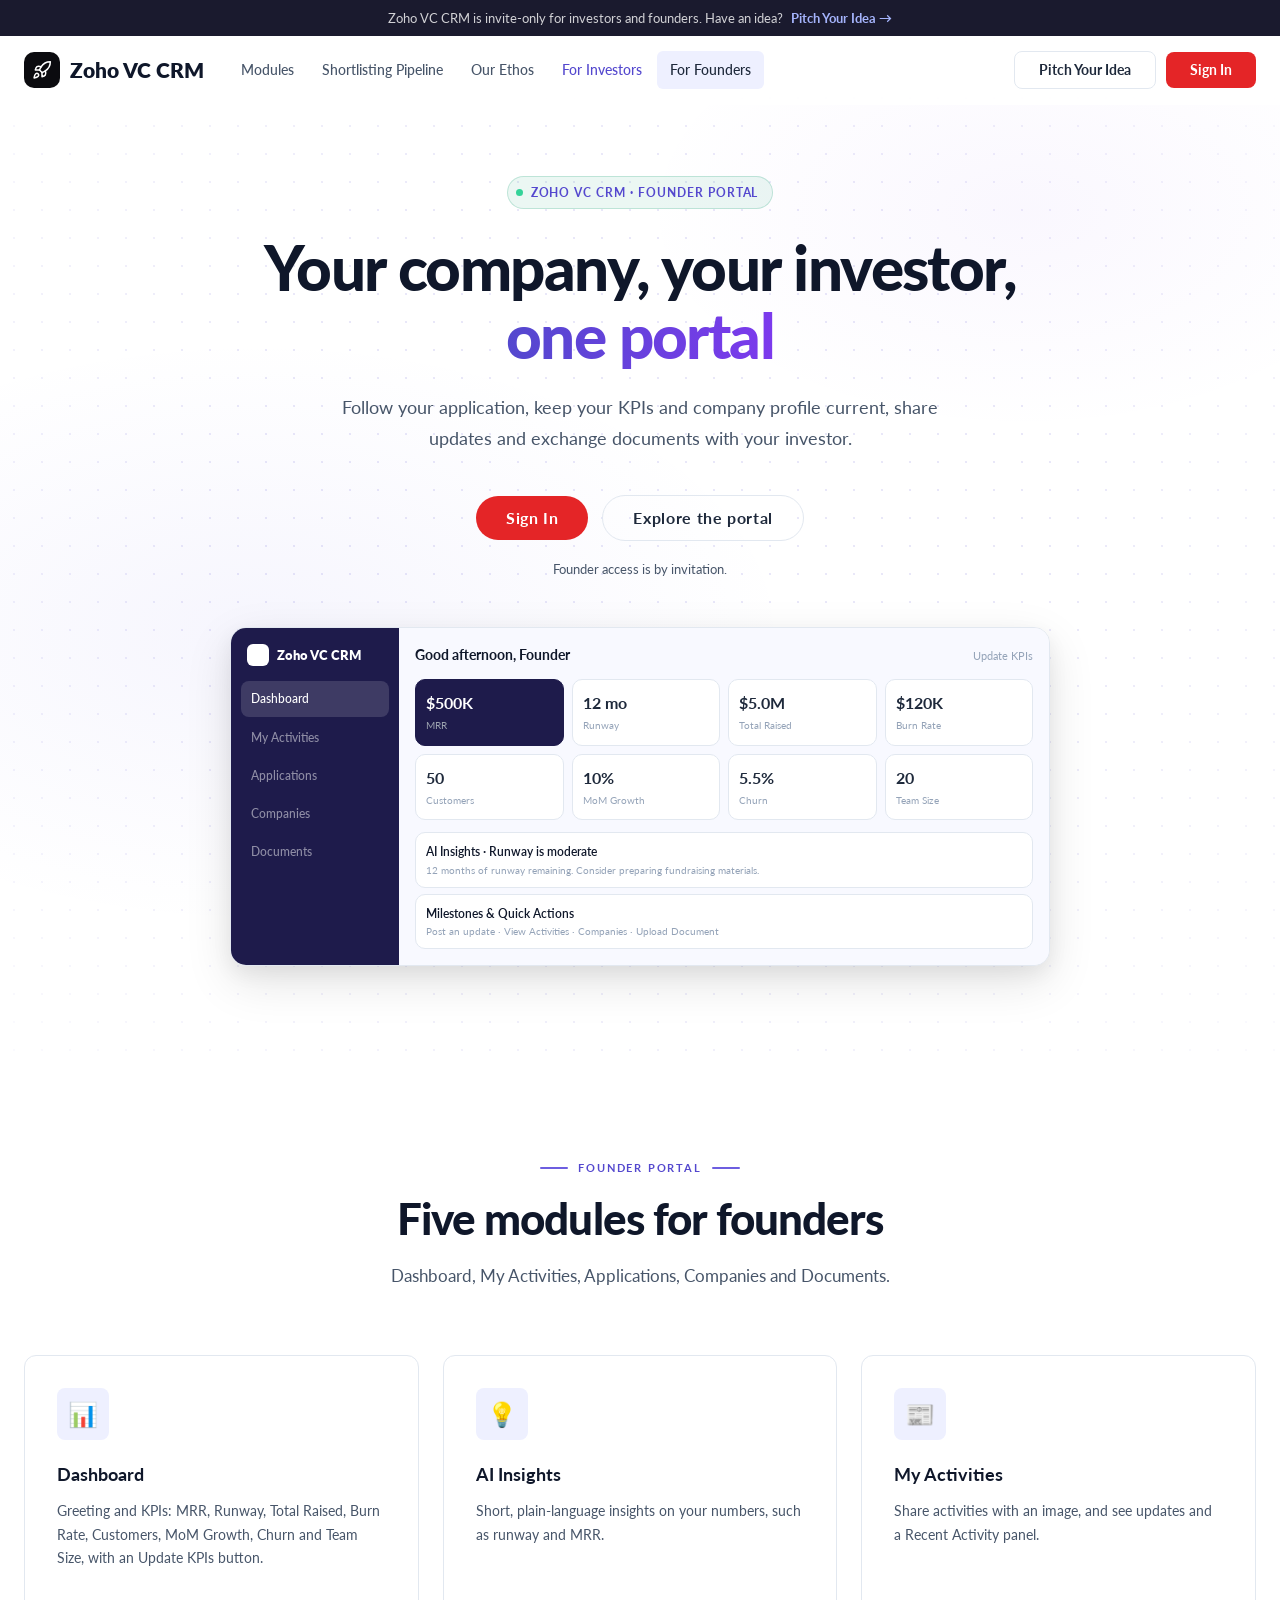
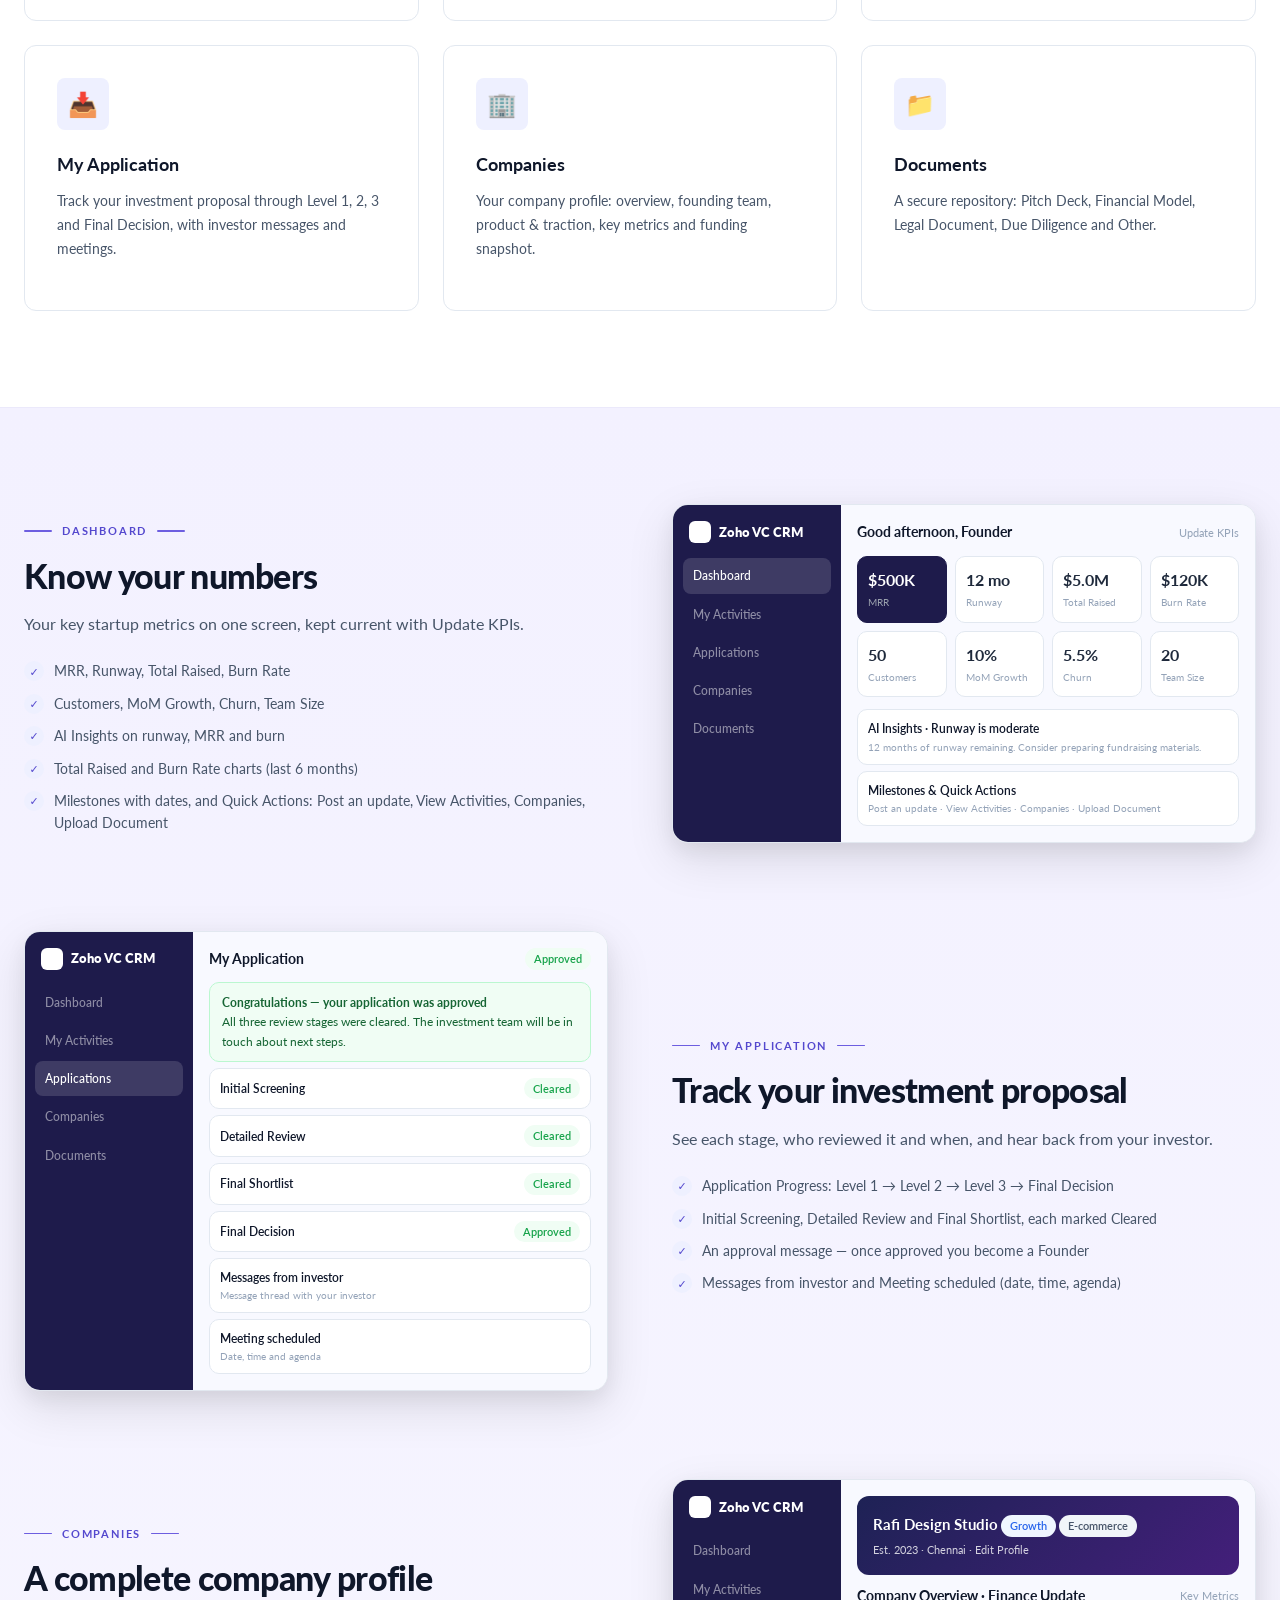
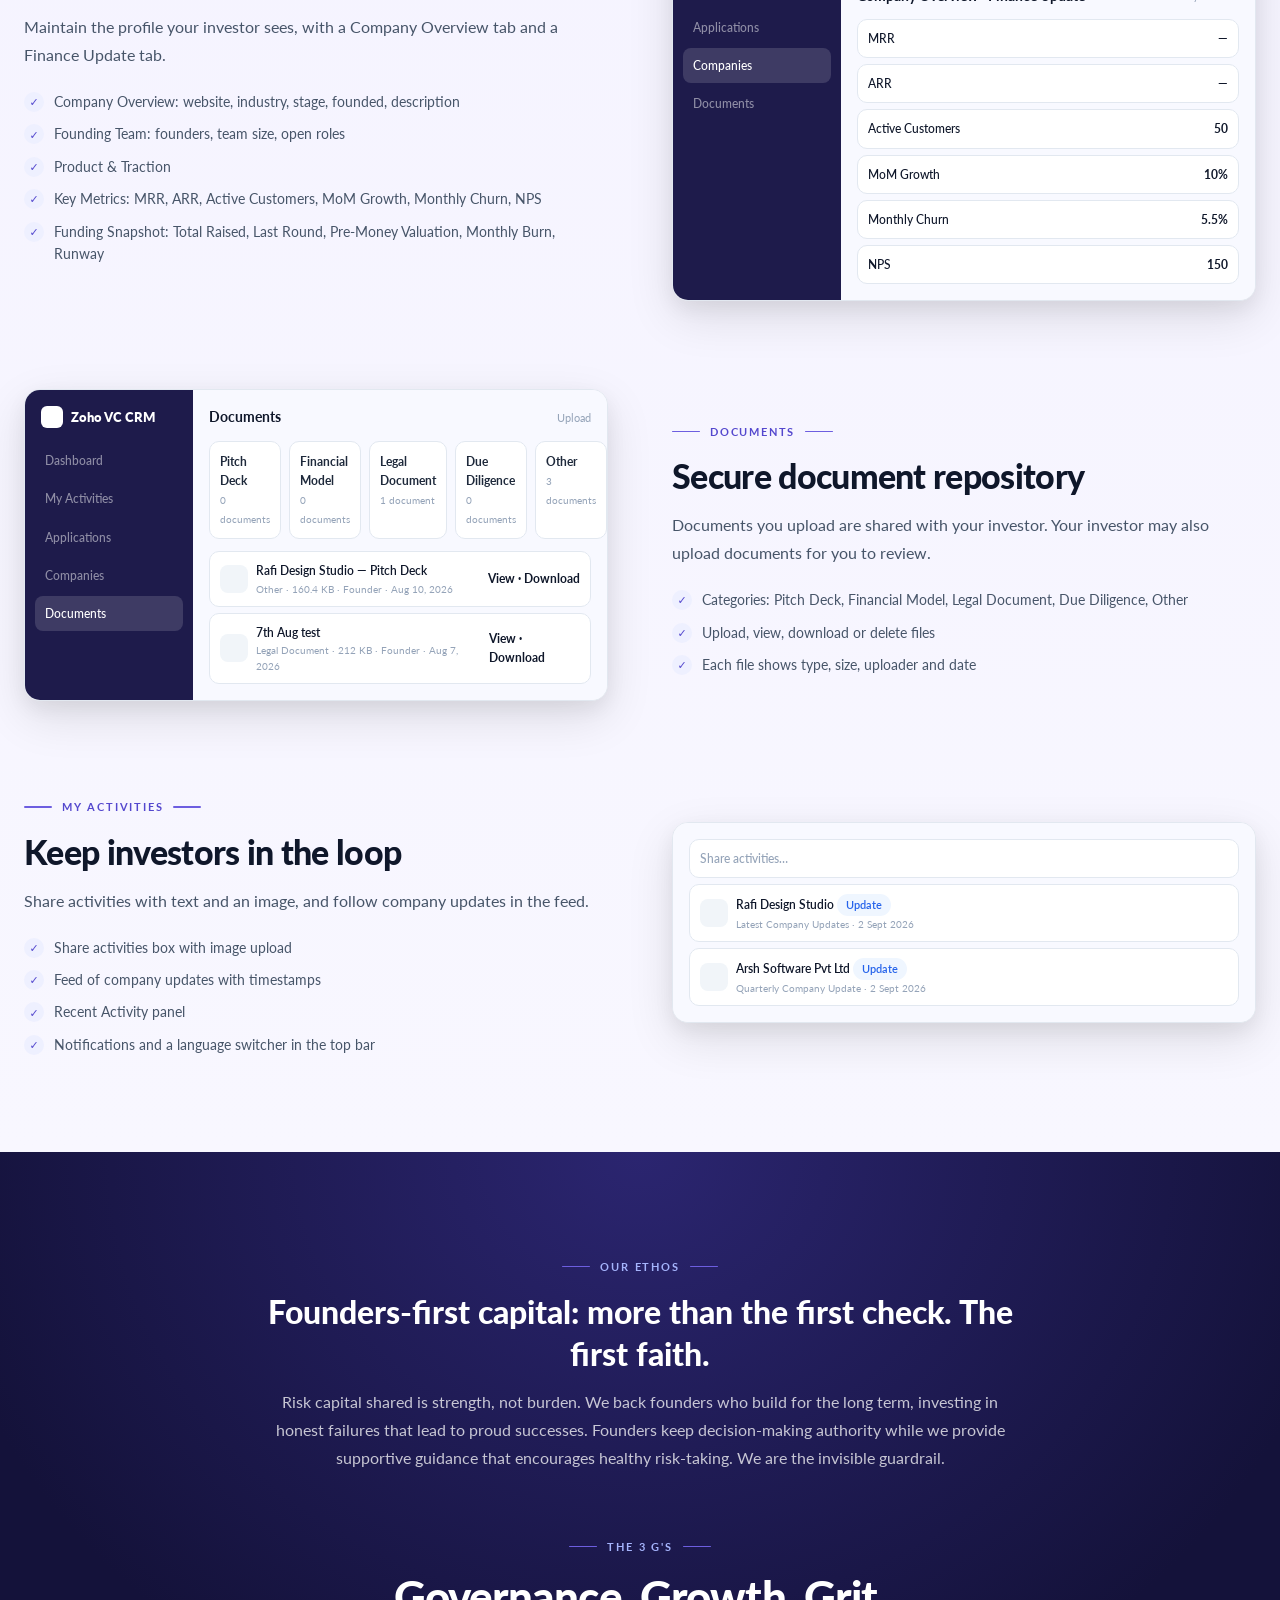
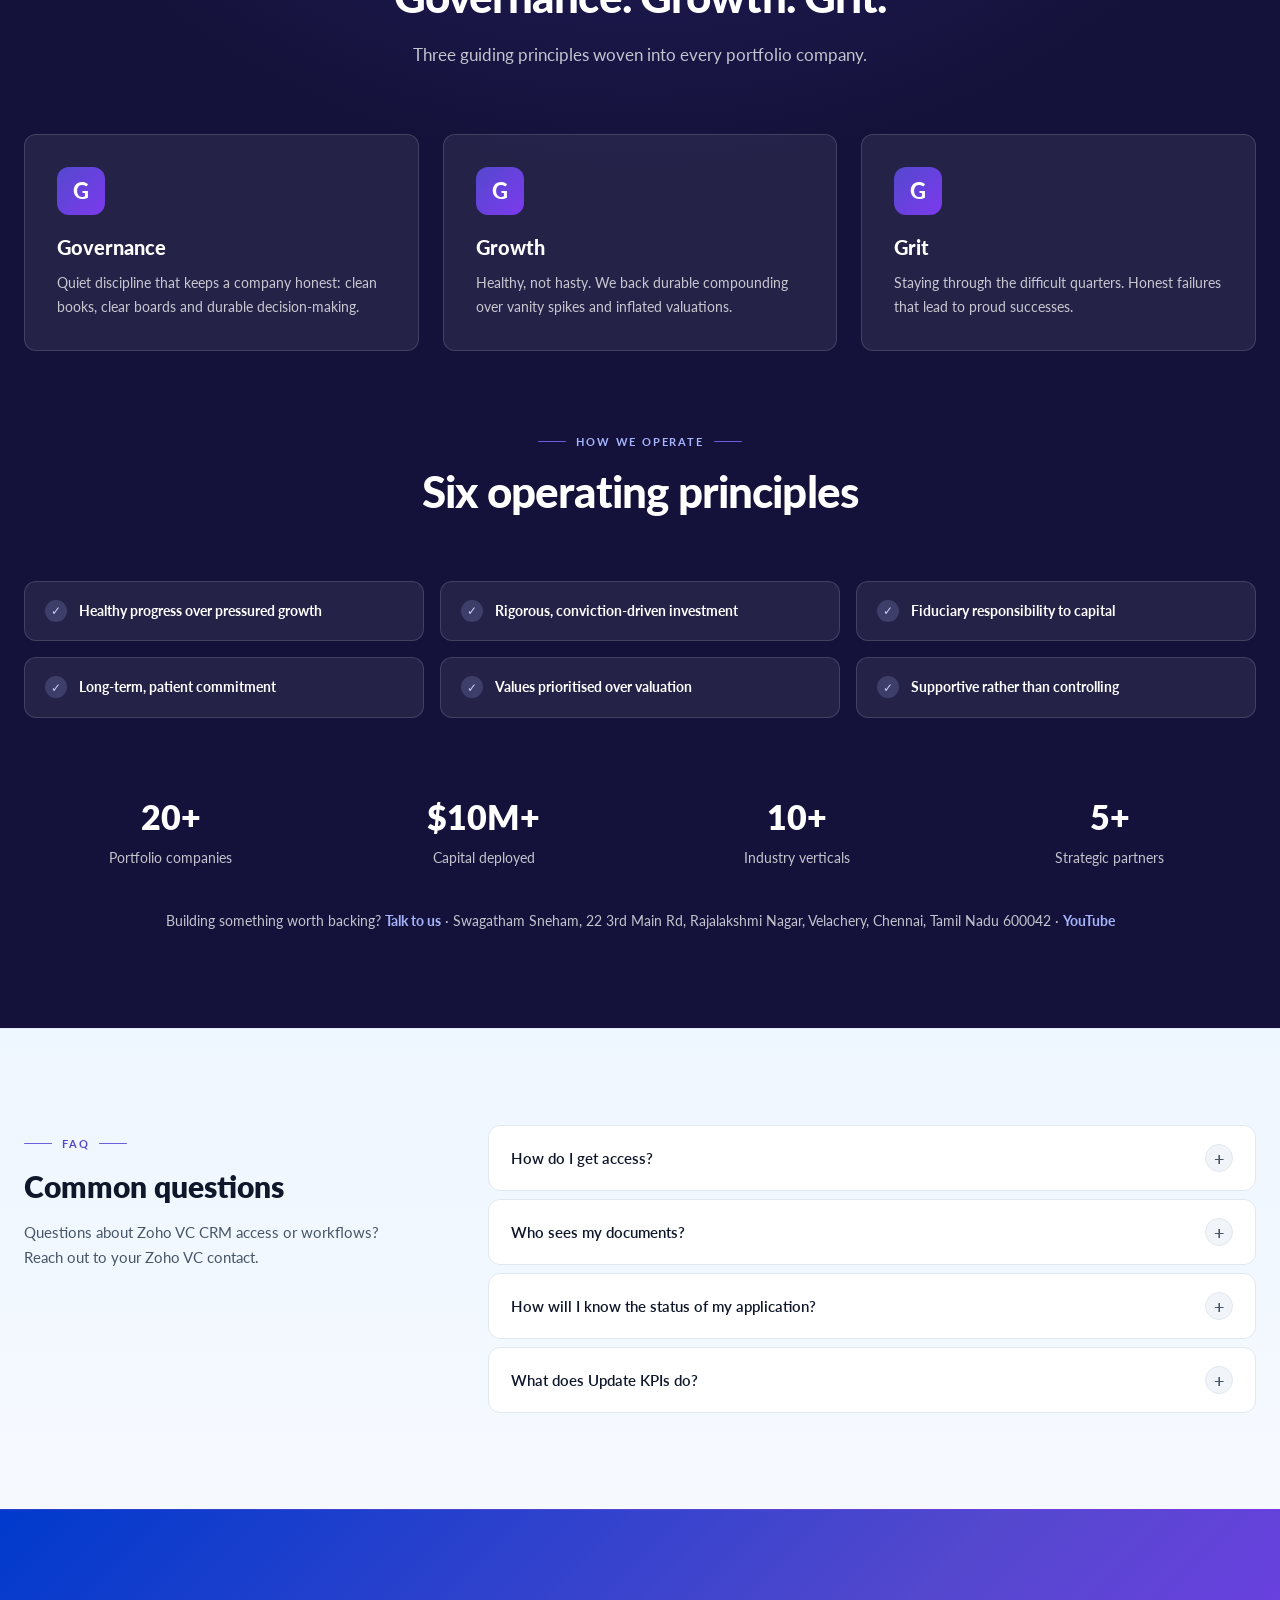
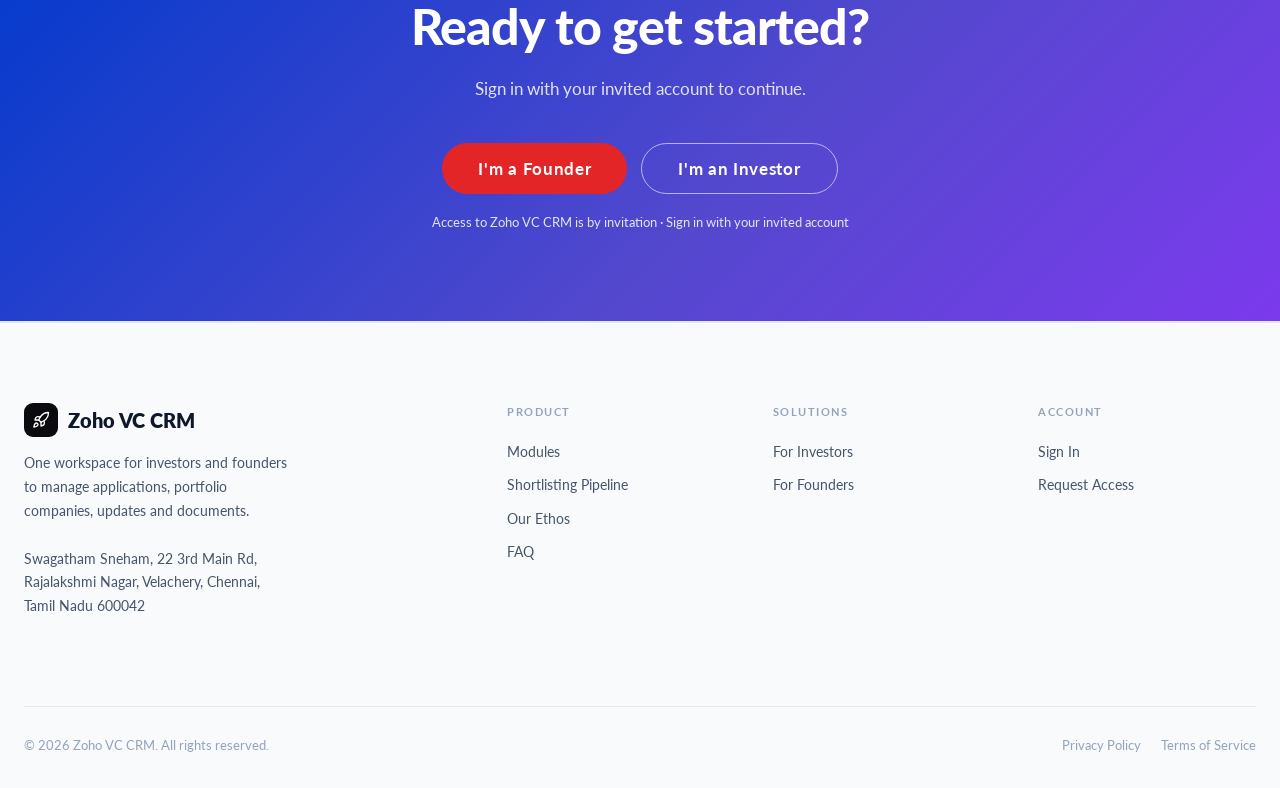
==== founders.html @ a3a8346e "Use custom landscape image as home hero background Co-Authored-By: Claude Sonnet 5.5 <noreply@anthro" ====
<!DOCTYPE html>
<html lang="en">
<head>
  <meta charset="UTF-8" />
  <meta name="viewport" content="width=device-width, initial-scale=1.0" />
  <title>Zoho VC CRM for Founders — Dashboard, Application, Company & Documents</title>
  <meta name="description" content="Track your application, keep KPIs and your company profile current, share updates and manage documents with your investor in Zoho VC CRM." />
  <link rel="preconnect" href="https://fonts.googleapis.com" />
  <link rel="preconnect" href="https://fonts.gstatic.com" crossorigin />
  <link href="https://fonts.googleapis.com/css2?family=Lato:wght@300;400;700;900&family=Inter:wght@400;500;600;700;800&display=swap" rel="stylesheet" />
  <link rel="stylesheet" href="styles.css?v=8" />
  <link rel="stylesheet" href="product.css?v=8" />
  <link rel="stylesheet" href="theme.css?v=8" />
</head>
<body class="founder-page">
<div class="topbar">Zoho VC CRM is invite-only for investors and founders. Have an idea?<button type="button" data-pitch-open>Pitch Your Idea →</button></div>
<header class="navbar" role="banner">
  <div class="container nav-inner">
    <a href="index.html" class="nav-logo"><span class="nav-logo-mark"><svg viewBox="0 0 24 24" fill="none" stroke="#fff" stroke-width="1.8" stroke-linecap="round" stroke-linejoin="round"><path d="M4.5 16.5c-1.5 1.3-2 5-2 5s3.7-.5 5-2c.7-.8.7-2.1-.1-2.9a2.2 2.2 0 0 0-2.9-.1z"/><path d="m12 15-3-3a22 22 0 0 1 2-3.9A12.9 12.9 0 0 1 22 2c0 2.7-.8 7.5-6 11a22 22 0 0 1-4 2z"/><path d="M9 12H4s.6-3 2-4c1.6-1.1 5 0 5 0M12 15v5s3-.6 4-2c1.1-1.6 0-5 0-5"/></svg></span>Zoho VC CRM</a>
    <nav class="nav-links" aria-label="Main navigation">
      <a href="index.html#modules" class="nav-link">Modules</a>
      <a href="index.html#pipeline" class="nav-link">Shortlisting Pipeline</a>
      <a href="index.html#ethos" class="nav-link">Our Ethos</a>
      <a href="investors.html" class="nav-link investor">For Investors</a>
      <a href="founders.html" class="nav-link founder active">For Founders</a>
    </nav>
    <div class="nav-actions">
      <button type="button" class="btn btn-secondary" data-pitch-open>Pitch Your Idea</button>
      <a href="#" class="btn btn-founder">Sign In</a>
    </div>
    <button class="nav-hamburger" aria-label="Open navigation" aria-expanded="false"><span></span><span></span><span></span></button>
  </div>
</header>
<div class="mobile-drawer" aria-hidden="true">
  <a href="index.html#modules" class="mobile-nav-link">Modules</a>
  <a href="index.html#pipeline" class="mobile-nav-link">Shortlisting Pipeline</a>
  <a href="index.html#ethos" class="mobile-nav-link">Our Ethos</a>
  <a href="investors.html" class="mobile-nav-link">For Investors</a>
  <a href="founders.html" class="mobile-nav-link">For Founders</a>
  <div class="mobile-divider"></div>
  <div class="mobile-actions"><button type="button" class="btn btn-secondary" data-pitch-open>Pitch Your Idea</button><a href="#" class="btn btn-founder">Sign In</a></div>
</div>

<section class="hero founder-hero"><div class="hero-grid-bg"></div><div class="hero-glow"></div><div class="container"><div class="hero-layout">
  <div class="hero-copy">
    <div class="hero-badge"><span class="hero-badge-dot"></span>Zoho VC CRM · Founder portal</div>
    <h1 class="hero-title">Your company, your investor, <span class="hl">one portal</span></h1>
    <p class="hero-desc">Follow your application, keep your KPIs and company profile current, share updates and exchange documents with your investor.</p>
    <div class="hero-actions"><a href="#" class="btn btn-founder btn-lg">Sign In</a><a href="#features" class="btn btn-secondary btn-lg">Explore the portal</a></div>
    <p class="trust-text" style="margin-top:18px">Founder access is by invitation.</p>
  </div>
  <div class="hero-visual"><div class="aw"><div class="aw-side"><div class="aw-brand"><i></i>Zoho VC CRM</div><div class="aw-nav on">Dashboard</div><div class="aw-nav">My Activities</div><div class="aw-nav">Applications</div><div class="aw-nav">Companies</div><div class="aw-nav">Documents</div></div><div class="aw-main"><div class="aw-top"><span class="aw-title">Good afternoon, Founder</span><span class="aw-user">Update KPIs</span></div>
<div class="kpis"><div class="kpi dark"><b>$500K</b><span>MRR</span></div><div class="kpi"><b>12 mo</b><span>Runway</span></div><div class="kpi"><b>$5.0M</b><span>Total Raised</span></div><div class="kpi"><b>$120K</b><span>Burn Rate</span></div><div class="kpi"><b>50</b><span>Customers</span></div><div class="kpi"><b>10%</b><span>MoM Growth</span></div><div class="kpi"><b>5.5%</b><span>Churn</span></div><div class="kpi"><b>20</b><span>Team Size</span></div></div>
<div class="rows"><div class="row"><div><div class="nm">AI Insights · Runway is moderate</div><div class="mt">12 months of runway remaining. Consider preparing fundraising materials.</div></div></div>
<div class="row"><div><div class="nm">Milestones &amp; Quick Actions</div><div class="mt">Post an update · View Activities · Companies · Upload Document</div></div></div></div></div></div></div>
</div></div></section>
<section id="features" class="section-py bg-white"><div class="container">
  <div class="section-header" data-animate><div class="eyebrow">Founder portal</div><h2 class="section-heading">Five modules for founders</h2><p class="section-sub">Dashboard, My Activities, Applications, Companies and Documents.</p></div>
<div class="mod-grid"><div class="feature-card" data-animate><div class="feature-icon">📊</div><h3 class="feature-title">Dashboard</h3><p class="feature-desc">Greeting and KPIs: MRR, Runway, Total Raised, Burn Rate, Customers, MoM Growth, Churn and Team Size, with an Update KPIs button.</p></div><div class="feature-card" data-animate><div class="feature-icon">💡</div><h3 class="feature-title">AI Insights</h3><p class="feature-desc">Short, plain-language insights on your numbers, such as runway and MRR.</p></div><div class="feature-card" data-animate><div class="feature-icon">📰</div><h3 class="feature-title">My Activities</h3><p class="feature-desc">Share activities with an image, and see updates and a Recent Activity panel.</p></div><div class="feature-card" data-animate><div class="feature-icon">📥</div><h3 class="feature-title">My Application</h3><p class="feature-desc">Track your investment proposal through Level 1, 2, 3 and Final Decision, with investor messages and meetings.</p></div><div class="feature-card" data-animate><div class="feature-icon">🏢</div><h3 class="feature-title">Companies</h3><p class="feature-desc">Your company profile: overview, founding team, product &amp; traction, key metrics and funding snapshot.</p></div><div class="feature-card" data-animate><div class="feature-icon">📁</div><h3 class="feature-title">Documents</h3><p class="feature-desc">A secure repository: Pitch Deck, Financial Model, Legal Document, Due Diligence and Other.</p></div></div>
</div></section>

<section id="how" class="section-py bg-light"><div class="container">
  <div class="split"><div data-animate><div class="eyebrow">Dashboard</div><h3>Know your numbers</h3><p class="lead">Your key startup metrics on one screen, kept current with Update KPIs.</p>
    <ul class="ticks"><li>MRR, Runway, Total Raised, Burn Rate</li><li>Customers, MoM Growth, Churn, Team Size</li><li>AI Insights on runway, MRR and burn</li><li>Total Raised and Burn Rate charts (last 6 months)</li><li>Milestones with dates, and Quick Actions: Post an update, View Activities, Companies, Upload Document</li></ul></div>
    <div data-animate><div class="aw"><div class="aw-side"><div class="aw-brand"><i></i>Zoho VC CRM</div><div class="aw-nav on">Dashboard</div><div class="aw-nav">My Activities</div><div class="aw-nav">Applications</div><div class="aw-nav">Companies</div><div class="aw-nav">Documents</div></div><div class="aw-main"><div class="aw-top"><span class="aw-title">Good afternoon, Founder</span><span class="aw-user">Update KPIs</span></div>
<div class="kpis"><div class="kpi dark"><b>$500K</b><span>MRR</span></div><div class="kpi"><b>12 mo</b><span>Runway</span></div><div class="kpi"><b>$5.0M</b><span>Total Raised</span></div><div class="kpi"><b>$120K</b><span>Burn Rate</span></div><div class="kpi"><b>50</b><span>Customers</span></div><div class="kpi"><b>10%</b><span>MoM Growth</span></div><div class="kpi"><b>5.5%</b><span>Churn</span></div><div class="kpi"><b>20</b><span>Team Size</span></div></div>
<div class="rows"><div class="row"><div><div class="nm">AI Insights · Runway is moderate</div><div class="mt">12 months of runway remaining. Consider preparing fundraising materials.</div></div></div>
<div class="row"><div><div class="nm">Milestones &amp; Quick Actions</div><div class="mt">Post an update · View Activities · Companies · Upload Document</div></div></div></div></div></div></div></div>
  <div class="split flip"><div data-animate><div class="eyebrow">My Application</div><h3>Track your investment proposal</h3><p class="lead">See each stage, who reviewed it and when, and hear back from your investor.</p>
    <ul class="ticks"><li>Application Progress: Level 1 → Level 2 → Level 3 → Final Decision</li><li>Initial Screening, Detailed Review and Final Shortlist, each marked Cleared</li><li>An approval message — once approved you become a Founder</li><li>Messages from investor and Meeting scheduled (date, time, agenda)</li></ul></div>
    <div data-animate><div class="aw"><div class="aw-side"><div class="aw-brand"><i></i>Zoho VC CRM</div><div class="aw-nav">Dashboard</div><div class="aw-nav">My Activities</div><div class="aw-nav on">Applications</div><div class="aw-nav">Companies</div><div class="aw-nav">Documents</div></div><div class="aw-main"><div class="aw-top"><span class="aw-title">My Application</span><span class="tag approved">Approved</span></div>
<div class="decision"><b>Congratulations — your application was approved</b><br>All three review stages were cleared. The investment team will be in touch about next steps.</div>
<div class="rows"><div class="row"><div class="nm">Initial Screening</div><div class="end"><span class="tag cleared">Cleared</span></div></div><div class="row"><div class="nm">Detailed Review</div><div class="end"><span class="tag cleared">Cleared</span></div></div><div class="row"><div class="nm">Final Shortlist</div><div class="end"><span class="tag cleared">Cleared</span></div></div><div class="row"><div class="nm">Final Decision</div><div class="end"><span class="tag approved">Approved</span></div></div>
<div class="row"><div><div class="nm">Messages from investor</div><div class="mt">Message thread with your investor</div></div></div><div class="row"><div><div class="nm">Meeting scheduled</div><div class="mt">Date, time and agenda</div></div></div></div></div></div></div></div>
  <div class="split"><div data-animate><div class="eyebrow">Companies</div><h3>A complete company profile</h3><p class="lead">Maintain the profile your investor sees, with a Company Overview tab and a Finance Update tab.</p>
    <ul class="ticks"><li>Company Overview: website, industry, stage, founded, description</li><li>Founding Team: founders, team size, open roles</li><li>Product &amp; Traction</li><li>Key Metrics: MRR, ARR, Active Customers, MoM Growth, Monthly Churn, NPS</li><li>Funding Snapshot: Total Raised, Last Round, Pre-Money Valuation, Monthly Burn, Runway</li></ul></div>
    <div data-animate><div class="aw"><div class="aw-side"><div class="aw-brand"><i></i>Zoho VC CRM</div><div class="aw-nav">Dashboard</div><div class="aw-nav">My Activities</div><div class="aw-nav">Applications</div><div class="aw-nav on">Companies</div><div class="aw-nav">Documents</div></div><div class="aw-main"><div style="background:linear-gradient(135deg,#1E2255,#431F7A);color:#fff;border-radius:12px;padding:16px;margin-bottom:10px"><b style="font-size:15px">Rafi Design Studio</b> <span class="tag preseed">Growth</span> <span class="tag">E-commerce</span><div style="font-size:11px;opacity:.8;margin-top:4px">Est. 2023 · Chennai · Edit Profile</div></div>
<div class="aw-top"><span class="aw-title">Company Overview · Finance Update</span><span class="aw-user">Key Metrics</span></div><div class="rows"><div class="row"><div class="nm" style="font-weight:500">MRR</div><div class="end">—</div></div><div class="row"><div class="nm" style="font-weight:500">ARR</div><div class="end">—</div></div><div class="row"><div class="nm" style="font-weight:500">Active Customers</div><div class="end">50</div></div><div class="row"><div class="nm" style="font-weight:500">MoM Growth</div><div class="end">10%</div></div><div class="row"><div class="nm" style="font-weight:500">Monthly Churn</div><div class="end">5.5%</div></div><div class="row"><div class="nm" style="font-weight:500">NPS</div><div class="end">150</div></div></div></div></div></div></div>
  <div class="split flip"><div data-animate><div class="eyebrow">Documents</div><h3>Secure document repository</h3><p class="lead">Documents you upload are shared with your investor. Your investor may also upload documents for you to review.</p>
    <ul class="ticks"><li>Categories: Pitch Deck, Financial Model, Legal Document, Due Diligence, Other</li><li>Upload, view, download or delete files</li><li>Each file shows type, size, uploader and date</li></ul></div>
    <div data-animate><div class="aw"><div class="aw-side"><div class="aw-brand"><i></i>Zoho VC CRM</div><div class="aw-nav">Dashboard</div><div class="aw-nav">My Activities</div><div class="aw-nav">Applications</div><div class="aw-nav">Companies</div><div class="aw-nav on">Documents</div></div><div class="aw-main"><div class="aw-top"><span class="aw-title">Documents</span><span class="aw-user">Upload</span></div>
<div class="kpis" style="grid-template-columns:repeat(5,1fr)"><div class="kpi"><b style="font-size:12px">Pitch Deck</b><span>0 documents</span></div><div class="kpi"><b style="font-size:12px">Financial Model</b><span>0 documents</span></div><div class="kpi"><b style="font-size:12px">Legal Document</b><span>1 document</span></div><div class="kpi"><b style="font-size:12px">Due Diligence</b><span>0 documents</span></div><div class="kpi"><b style="font-size:12px">Other</b><span>3 documents</span></div></div>
<div class="rows"><div class="row"><span class="logo-sq"></span><div><div class="nm">Rafi Design Studio — Pitch Deck</div><div class="mt">Other · 160.4 KB · Founder · Aug 10, 2026</div></div><div class="end">View · Download</div></div>
<div class="row"><span class="logo-sq"></span><div><div class="nm">7th Aug test</div><div class="mt">Legal Document · 212 KB · Founder · Aug 7, 2026</div></div><div class="end">View · Download</div></div></div></div></div></div></div>
  <div class="split"><div data-animate><div class="eyebrow">My Activities</div><h3>Keep investors in the loop</h3><p class="lead">Share activities with text and an image, and follow company updates in the feed.</p>
    <ul class="ticks"><li>Share activities box with image upload</li><li>Feed of company updates with timestamps</li><li>Recent Activity panel</li><li>Notifications and a language switcher in the top bar</li></ul></div>
    <div data-animate><div class="aw" style="grid-template-columns:1fr"><div class="aw-main"><div class="rows"><div class="row"><div class="nm" style="color:#94A3B8;font-weight:500">Share activities…</div></div><div class="row"><span class="logo-sq"></span><div><div class="nm">Rafi Design Studio <span class="tag preseed">Update</span></div><div class="mt">Latest Company Updates · 2 Sept 2026</div></div></div><div class="row"><span class="logo-sq"></span><div><div class="nm">Arsh Software Pvt Ltd <span class="tag preseed">Update</span></div><div class="mt">Quarterly Company Update · 2 Sept 2026</div></div></div></div></div></div></div></div>
</div></section>
<section id="ethos" class="section-py sec-dark"><div class="container">
  <div class="quote-band" data-animate><div class="eyebrow">Our Ethos</div><blockquote>Founders-first capital: more than the first check. The first faith.</blockquote>
    <p>Risk capital shared is strength, not burden. We back founders who build for the long term, investing in honest failures that lead to proud successes. Founders keep decision-making authority while we provide supportive guidance that encourages healthy risk-taking. We are the invisible guardrail.</p></div>
  <div class="section-header" data-animate><div class="eyebrow">The 3 G's</div><h2 class="section-heading">Governance. Growth. Grit.</h2><p class="section-sub">Three guiding principles woven into every portfolio company.</p></div>
  <div class="pillars"><div class="pillar" data-animate><div class="g">G</div><h3>Governance</h3><p>Quiet discipline that keeps a company honest: clean books, clear boards and durable decision-making.</p></div><div class="pillar" data-animate><div class="g">G</div><h3>Growth</h3><p>Healthy, not hasty. We back durable compounding over vanity spikes and inflated valuations.</p></div><div class="pillar" data-animate><div class="g">G</div><h3>Grit</h3><p>Staying through the difficult quarters. Honest failures that lead to proud successes.</p></div></div>
  <div class="section-header" style="margin-top:72px" data-animate><div class="eyebrow">How we operate</div><h2 class="section-heading">Six operating principles</h2></div>
  <div class="principles"><div class="principle">Healthy progress over pressured growth</div><div class="principle">Rigorous, conviction-driven investment</div><div class="principle">Fiduciary responsibility to capital</div><div class="principle">Long-term, patient commitment</div><div class="principle">Values prioritised over valuation</div><div class="principle">Supportive rather than controlling</div></div>
  <div class="facts" style="margin-top:72px"><div class="fact"><b>20+</b><span>Portfolio companies</span></div><div class="fact"><b>$10M+</b><span>Capital deployed</span></div><div class="fact"><b>10+</b><span>Industry verticals</span></div><div class="fact"><b>5+</b><span>Strategic partners</span></div></div>
  <p class="contact-line">Building something worth backing? <a href="#" data-pitch-open>Talk to us</a> · Swagatham Sneham, 22 3rd Main Rd, Rajalakshmi Nagar, Velachery, Chennai, Tamil Nadu 600042 · <a href="https://www.youtube.com/channel/UCHQ5RN4QyTntGMQ45pEvRYw" target="_blank" rel="noopener">YouTube</a></p>
</div></section>
<section id="faq" class="section-py bg-white"><div class="container"><div class="faq-layout">
  <div data-animate><div class="eyebrow">FAQ</div><h2 class="faq-side-title">Common questions</h2><p class="faq-side-desc">Questions about Zoho VC CRM access or workflows? Reach out to your Zoho VC contact.</p></div>
  <div class="faq-list" data-animate><div class="faq-item"><div class="faq-q">How do I get access?<span class="faq-toggle">+</span></div><div class="faq-a"><p>Founder access is by invitation. Sign in with the account you were invited with.</p></div></div><div class="faq-item"><div class="faq-q">Who sees my documents?<span class="faq-toggle">+</span></div><div class="faq-a"><p>Documents you upload are shared with your investor. Your investor may also upload documents for you to review.</p></div></div><div class="faq-item"><div class="faq-q">How will I know the status of my application?<span class="faq-toggle">+</span></div><div class="faq-a"><p>My Application shows your progress through Level 1, Level 2, Level 3 and the final decision, plus any messages and scheduled meetings from your investor.</p></div></div><div class="faq-item"><div class="faq-q">What does Update KPIs do?<span class="faq-toggle">+</span></div><div class="faq-a"><p>It lets you keep MRR, runway, total raised, burn rate, customers, growth, churn and team size current on your dashboard.</p></div></div></div></div></div></section>
<section class="cta-section" aria-label="Call to action"><div class="container"><div class="cta-inner" data-animate>
  <h2 class="cta-title">Ready to get started?</h2><p class="cta-desc">Sign in with your invited account to continue.</p>
  <div class="cta-actions"><a href="founders.html" class="btn btn-primary btn-xl">I'm a Founder</a><a href="investors.html" class="btn btn-secondary btn-xl">I'm an Investor</a></div>
  <p class="cta-note">Access to Zoho VC CRM is by invitation · Sign in with your invited account</p>
</div></div></section>
<div class="pitch-modal" id="pitch-modal" aria-hidden="true">
  <div class="pitch-backdrop" data-pitch-close></div>
  <div class="pitch-dialog" role="dialog" aria-modal="true" aria-labelledby="pitch-title">
    <button type="button" class="pitch-x" aria-label="Close" data-pitch-close>&times;</button>
    <h2 id="pitch-title">Pitch Your Idea</h2>
    <form id="pitch-form" novalidate>
      <input type="text" name="name" placeholder="Your Name" required />
      <input type="email" name="email" placeholder="Your Email" required />
      <div class="pitch-phone">
        <select name="code" aria-label="Country code"><option>IN +91</option><option>US +1</option><option>GB +44</option><option>AE +971</option><option>SG +65</option><option>AU +61</option></select>
        <input type="tel" name="mobile" placeholder="Mobile Number" required />
      </div>
      <input type="text" name="business" placeholder="Business Name" required />
      <textarea name="message" placeholder="Your Message" rows="5"></textarea>
      <p class="pitch-err" hidden>Please fill in all required fields.</p>
      <button type="submit" class="btn btn-primary btn-lg">Submit</button>
    </form>
    <div class="pitch-done" hidden><h3>Thank you!</h3><p>We've received your pitch and will be in touch.</p></div>
  </div>
</div>
<footer class="footer" role="contentinfo">
  <div class="container">
    <div class="footer-grid" style="grid-template-columns:2fr 1fr 1fr 1fr;">
      <div>
        <div class="footer-brand-logo"><div class="footer-logo-mark"><svg viewBox="0 0 24 24" fill="none" stroke="#fff" stroke-width="1.8" stroke-linecap="round" stroke-linejoin="round"><path d="M4.5 16.5c-1.5 1.3-2 5-2 5s3.7-.5 5-2c.7-.8.7-2.1-.1-2.9a2.2 2.2 0 0 0-2.9-.1z"/><path d="m12 15-3-3a22 22 0 0 1 2-3.9A12.9 12.9 0 0 1 22 2c0 2.7-.8 7.5-6 11a22 22 0 0 1-4 2z"/><path d="M9 12H4s.6-3 2-4c1.6-1.1 5 0 5 0M12 15v5s3-.6 4-2c1.1-1.6 0-5 0-5"/></svg></div>Zoho VC CRM</div>
        <p class="footer-tagline">One workspace for investors and founders to manage applications, portfolio companies, updates and documents.</p>
        <p class="footer-tagline" style="margin-top:10px">Swagatham Sneham, 22 3rd Main Rd, Rajalakshmi Nagar, Velachery, Chennai, Tamil Nadu 600042</p>
      </div>
      <div><div class="footer-col-hd">Product</div><div class="footer-links">
        <a href="index.html#modules" class="footer-link">Modules</a>
        <a href="index.html#pipeline" class="footer-link">Shortlisting Pipeline</a>
        <a href="index.html#ethos" class="footer-link">Our Ethos</a>
        <a href="index.html#faq" class="footer-link">FAQ</a></div></div>
      <div><div class="footer-col-hd">Solutions</div><div class="footer-links">
        <a href="investors.html" class="footer-link">For Investors</a>
        <a href="founders.html" class="footer-link">For Founders</a></div></div>
      <div><div class="footer-col-hd">Account</div><div class="footer-links">
        <a href="#" class="footer-link">Sign In</a>
        <a href="#" class="footer-link">Request Access</a></div></div>
    </div>
    <div class="footer-bottom">
      <p class="footer-copy">© 2026 Zoho VC CRM. All rights reserved.</p>
      <div class="footer-legal"><a href="#">Privacy Policy</a><a href="#">Terms of Service</a></div>
    </div>
  </div>
</footer>
<script src="script.js?v=8"></script>
</body>
</html>
---- styles.css ----
/* ============================================================
   ZOHO VC CRM — Global Design System
   Zoho-inspired enterprise SaaS aesthetic
   ============================================================ */

@import url('https://fonts.googleapis.com/css2?family=Inter:wght@300;400;500;600;700;800;900&family=Manrope:wght@500;600;700;800&display=swap');

/* ============================================================
   1. DESIGN TOKENS
   ============================================================ */
:root {
  /* Brand Colors */
  --primary:         #4F46E5;
  --primary-dark:    #3730A3;
  --primary-light:   #818CF8;
  --primary-bg:      #EEF2FF;
  --secondary:       #7C3AED;
  --gradient:        linear-gradient(135deg, #4F46E5 0%, #7C3AED 100%);
  --gradient-text:   linear-gradient(135deg, #4F46E5, #7C3AED);

  /* Semantic */
  --accent:          #F97316;
  --accent-bg:       #FFF7ED;
  --success:         #22C55E;
  --success-bg:      #F0FDF4;
  --warning:         #F59E0B;
  --danger:          #EF4444;

  /* Role colors */
  --investor:        #2563EB;
  --investor-bg:     #EFF6FF;
  --investor-grad:   linear-gradient(135deg, #1D4ED8, #2563EB, #0EA5E9);
  --founder:         #059669;
  --founder-bg:      #ECFDF5;
  --founder-grad:    linear-gradient(135deg, #047857, #059669, #10B981);

  /* Neutrals */
  --dark:            #0F172A;
  --dark-surface:    #1E293B;
  --text-primary:    #1E293B;
  --text-secondary:  #475569;
  --text-muted:      #94A3B8;
  --bg-white:        #FFFFFF;
  --bg-light:        #F8FAFF;
  --bg-gray:         #F1F5F9;
  --border:          #E2E8F0;
  --border-light:    #F1F5F9;

  /* Typography */
  --font:            'Inter', -apple-system, BlinkMacSystemFont, 'Segoe UI', sans-serif;
  --font-display:    'Manrope', 'Inter', sans-serif;

  /* Spacing */
  --section-py:      96px;
  --container:       1280px;
  --gutter:          24px;

  /* Radius */
  --r-sm:   6px;
  --r-md:   10px;
  --r-lg:   16px;
  --r-xl:   24px;
  --r-full: 9999px;

  /* Shadows */
  --shadow-sm:      0 1px 3px rgba(0,0,0,.07), 0 1px 2px rgba(0,0,0,.04);
  --shadow-md:      0 4px 16px rgba(0,0,0,.07), 0 2px 6px rgba(0,0,0,.04);
  --shadow-lg:      0 8px 32px rgba(0,0,0,.09), 0 4px 12px rgba(0,0,0,.05);
  --shadow-xl:      0 16px 48px rgba(0,0,0,.11), 0 8px 20px rgba(0,0,0,.06);
  --shadow-brand:   0 8px 32px rgba(79,70,229,.28);

  /* Motion */
  --ease:      cubic-bezier(.4,0,.2,1);
  --ease-out:  cubic-bezier(0,0,.2,1);
  --t-fast:    .15s;
  --t:         .25s;
  --t-slow:    .45s;
}

/* ============================================================
   2. RESET & BASE
   ============================================================ */
*,*::before,*::after { box-sizing: border-box; margin: 0; padding: 0; }
html { scroll-behavior: smooth; -webkit-text-size-adjust: 100%; }
body {
  font-family: var(--font);
  font-size: 16px;
  line-height: 1.6;
  color: var(--text-primary);
  background: var(--bg-white);
  -webkit-font-smoothing: antialiased;
  -moz-osx-font-smoothing: grayscale;
  overflow-x: hidden;
}
img, svg { max-width: 100%; height: auto; display: block; }
a { text-decoration: none; color: inherit; }
ul, ol { list-style: none; }
button { cursor: pointer; border: none; background: none; font: inherit; }
input, textarea { font: inherit; }

/* ============================================================
   3. LAYOUT
   ============================================================ */
.container {
  max-width: var(--container);
  margin: 0 auto;
  padding: 0 var(--gutter);
}
.section-py { padding: var(--section-py) 0; }
.bg-white  { background: var(--bg-white); }
.bg-light  { background: var(--bg-light); }
.bg-dark   { background: var(--dark); }

/* ============================================================
   4. TYPOGRAPHY UTILITIES
   ============================================================ */
.text-gradient {
  background: var(--gradient-text);
  -webkit-background-clip: text;
  -webkit-text-fill-color: transparent;
  background-clip: text;
}
.eyebrow {
  display: inline-flex;
  align-items: center;
  gap: 10px;
  font-size: 11px;
  font-weight: 700;
  letter-spacing: 1.8px;
  text-transform: uppercase;
  color: var(--primary);
  margin-bottom: 16px;
}
.eyebrow::before, .eyebrow::after {
  content: '';
  display: block;
  width: 28px;
  height: 1.5px;
  background: var(--primary-light);
  border-radius: 2px;
}
.section-heading {
  font-family: var(--font-display);
  font-size: clamp(28px, 3.5vw, 44px);
  font-weight: 800;
  line-height: 1.15;
  letter-spacing: -.6px;
  color: var(--dark);
  margin-bottom: 18px;
}
.section-sub {
  font-size: 17px;
  color: var(--text-secondary);
  line-height: 1.75;
  max-width: 600px;
}
.section-header {
  text-align: center;
  margin-bottom: 64px;
}
.section-header .section-sub {
  margin: 0 auto;
}

/* ============================================================
   5. BUTTONS
   ============================================================ */
.btn {
  display: inline-flex;
  align-items: center;
  justify-content: center;
  gap: 8px;
  padding: 11px 24px;
  border-radius: var(--r-md);
  font-size: 14px;
  font-weight: 600;
  line-height: 1;
  transition: all var(--t) var(--ease);
  white-space: nowrap;
  border: 1.5px solid transparent;
}
.btn-primary {
  background: var(--gradient);
  color: #fff;
  box-shadow: 0 4px 16px rgba(79,70,229,.32);
}
.btn-primary:hover {
  transform: translateY(-2px);
  box-shadow: 0 8px 28px rgba(79,70,229,.45);
}
.btn-secondary {
  background: var(--bg-white);
  color: var(--primary);
  border-color: var(--border);
}
.btn-secondary:hover {
  border-color: var(--primary-light);
  background: var(--primary-bg);
}
.btn-ghost {
  background: transparent;
  color: var(--text-secondary);
}
.btn-ghost:hover { color: var(--primary); background: var(--primary-bg); }
.btn-white {
  background: #fff;
  color: var(--primary);
  border-color: rgba(255,255,255,.15);
  box-shadow: var(--shadow-md);
}
.btn-white:hover { transform: translateY(-2px); box-shadow: var(--shadow-xl); }
.btn-outline-white {
  background: transparent;
  color: #fff;
  border-color: rgba(255,255,255,.35);
}
.btn-outline-white:hover { background: rgba(255,255,255,.1); border-color: rgba(255,255,255,.6); }
.btn-investor {
  background: var(--investor-grad);
  color: #fff;
  box-shadow: 0 4px 16px rgba(37,99,235,.35);
}
.btn-investor:hover { transform: translateY(-2px); box-shadow: 0 8px 28px rgba(37,99,235,.45); }
.btn-founder {
  background: var(--founder-grad);
  color: #fff;
  box-shadow: 0 4px 16px rgba(5,150,105,.35);
}
.btn-founder:hover { transform: translateY(-2px); box-shadow: 0 8px 28px rgba(5,150,105,.45); }
.btn-lg { padding: 14px 30px; font-size: 16px; border-radius: var(--r-lg); }
.btn-xl { padding: 16px 36px; font-size: 17px; border-radius: var(--r-lg); gap: 10px; }
.btn svg { width: 16px; height: 16px; flex-shrink: 0; }
.btn-xl svg { width: 18px; height: 18px; }

/* ============================================================
   6. NAVIGATION
   ============================================================ */
.navbar {
  position: fixed;
  top: 0; left: 0; right: 0;
  z-index: 1000;
  background: rgba(255,255,255,.88);
  backdrop-filter: blur(24px);
  -webkit-backdrop-filter: blur(24px);
  border-bottom: 1px solid transparent;
  transition: border-color var(--t) var(--ease), box-shadow var(--t) var(--ease);
}
.navbar.scrolled {
  border-bottom-color: var(--border);
  box-shadow: 0 2px 24px rgba(0,0,0,.06);
}
.nav-inner {
  display: flex;
  align-items: center;
  height: 68px;
  gap: 8px;
}
.nav-logo {
  display: flex;
  align-items: center;
  gap: 10px;
  font-family: var(--font-display);
  font-weight: 800;
  font-size: 21px;
  color: var(--dark);
  margin-right: 16px;
}
.nav-logo-mark {
  width: 36px;
  height: 36px;
  background: var(--gradient);
  border-radius: 10px;
  display: flex;
  align-items: center;
  justify-content: center;
  flex-shrink: 0;
}
.nav-logo-mark svg { width: 20px; height: 20px; color: #fff; }
.nav-links {
  display: flex;
  align-items: center;
  gap: 2px;
  flex: 1;
}
.nav-link {
  padding: 8px 13px;
  font-size: 14px;
  font-weight: 500;
  color: var(--text-secondary);
  border-radius: var(--r-sm);
  transition: all var(--t-fast) var(--ease);
}
.nav-link:hover { color: var(--primary); background: var(--primary-bg); }
.nav-link.active { color: var(--primary); background: var(--primary-bg); }
.nav-link.investor { color: var(--investor); }
.nav-link.investor:hover, .nav-link.investor.active { background: var(--investor-bg); }
.nav-link.founder { color: var(--founder); }
.nav-link.founder:hover, .nav-link.founder.active { background: var(--founder-bg); }
.nav-actions {
  display: flex;
  align-items: center;
  gap: 10px;
  margin-left: auto;
}
.nav-login {
  font-size: 14px;
  font-weight: 500;
  color: var(--text-secondary);
  padding: 8px 14px;
  border-radius: var(--r-sm);
  transition: all var(--t-fast) var(--ease);
}
.nav-login:hover { color: var(--primary); background: var(--primary-bg); }

/* Hamburger */
.nav-hamburger {
  display: none;
  flex-direction: column;
  gap: 5px;
  padding: 6px;
  border-radius: var(--r-sm);
  margin-left: auto;
}
.nav-hamburger span {
  display: block;
  width: 22px;
  height: 2px;
  background: var(--text-primary);
  border-radius: 2px;
  transition: all var(--t) var(--ease);
}
.nav-hamburger.open span:nth-child(1) { transform: rotate(45deg) translate(5px,5px); }
.nav-hamburger.open span:nth-child(2) { opacity: 0; transform: scaleX(0); }
.nav-hamburger.open span:nth-child(3) { transform: rotate(-45deg) translate(5px,-5px); }

/* Mobile drawer */
.mobile-drawer {
  display: none;
  position: fixed;
  top: 68px; left: 0; right: 0;
  background: var(--bg-white);
  border-bottom: 1px solid var(--border);
  box-shadow: var(--shadow-lg);
  z-index: 999;
  padding: 12px 16px 20px;
  animation: drawerIn .2s var(--ease-out);
}
.mobile-drawer.open { display: block; }
@keyframes drawerIn {
  from { opacity: 0; transform: translateY(-8px); }
  to   { opacity: 1; transform: translateY(0); }
}
.mobile-nav-link {
  display: block;
  padding: 12px 16px;
  font-size: 15px;
  font-weight: 500;
  color: var(--text-secondary);
  border-radius: var(--r-sm);
  transition: all var(--t-fast) var(--ease);
}
.mobile-nav-link:hover { color: var(--primary); background: var(--primary-bg); }
.mobile-divider { height: 1px; background: var(--border); margin: 10px 0; }
.mobile-actions { padding: 10px 16px 0; display: flex; flex-direction: column; gap: 8px; }
.mobile-actions .btn { justify-content: center; }

/* ============================================================
   7. HERO SECTION
   ============================================================ */
.hero {
  padding: 152px 0 88px;
  background: #fff;
  position: relative;
  overflow: hidden;
  min-height: 100vh;
  display: flex;
  align-items: center;
}
.hero-grid-bg {
  position: absolute;
  inset: 0;
  background-image: radial-gradient(circle, rgba(79,70,229,.13) 1px, transparent 1px);
  background-size: 28px 28px;
  pointer-events: none;
  mask-image: radial-gradient(ellipse 80% 80% at 50% 50%, #000 40%, transparent 100%);
  -webkit-mask-image: radial-gradient(ellipse 80% 80% at 50% 50%, #000 40%, transparent 100%);
}
.hero-glow {
  position: absolute;
  inset: 0;
  background:
    radial-gradient(ellipse 60% 40% at 20% 60%, rgba(79,70,229,.05) 0%, transparent 70%),
    radial-gradient(ellipse 50% 35% at 80% 20%, rgba(124,58,237,.04) 0%, transparent 60%);
  pointer-events: none;
}
.hero-layout {
  position: relative;
  z-index: 1;
  display: grid;
  grid-template-columns: 1fr 1fr;
  gap: 72px;
  align-items: center;
}
.hero-badge {
  display: inline-flex;
  align-items: center;
  gap: 8px;
  background: rgba(79,70,229,.08);
  border: 1px solid rgba(79,70,229,.2);
  padding: 6px 14px 6px 8px;
  border-radius: var(--r-full);
  color: var(--primary);
  font-size: 13px;
  font-weight: 500;
  margin-bottom: 24px;
}
.hero-badge-dot {
  width: 7px; height: 7px;
  background: #818CF8;
  border-radius: 50%;
  animation: pulse-dot 2.2s infinite;
}
@keyframes pulse-dot {
  0%,100% { opacity:1; transform:scale(1); }
  50%      { opacity:.4; transform:scale(1.4); }
}
.hero-title {
  font-family: var(--font-display);
  font-size: clamp(38px, 5vw, 66px);
  font-weight: 800;
  line-height: 1.08;
  letter-spacing: -1.5px;
  color: var(--dark);
  margin-bottom: 22px;
}
.hero-title .hl {
  background: linear-gradient(135deg, #818CF8 0%, #C4B5FD 50%, #7DD3FC 100%);
  -webkit-background-clip: text;
  -webkit-text-fill-color: transparent;
  background-clip: text;
}
.hero-desc {
  font-size: 18px;
  color: var(--text-secondary);
  line-height: 1.75;
  max-width: 500px;
  margin-bottom: 40px;
}
.hero-actions {
  display: flex;
  align-items: center;
  gap: 14px;
  flex-wrap: wrap;
}
.hero-trust {
  margin-top: 44px;
  padding-top: 28px;
  border-top: 1px solid var(--border);
  display: flex;
  align-items: center;
  gap: 14px;
  flex-wrap: wrap;
}
.trust-avatars {
  display: flex;
  align-items: center;
}
.trust-avatar {
  width: 30px; height: 30px;
  border-radius: 50%;
  border: 2px solid #fff;
  background: var(--gradient);
  display: flex; align-items: center; justify-content: center;
  font-size: 10px; font-weight: 700; color: #fff;
  margin-left: -8px;
}
.trust-avatar:first-child { margin-left: 0; }
.trust-text { font-size: 13px; color: var(--text-secondary); }
.trust-text strong { color: var(--dark); }

/* Hero visual / dashboard mockup */
.hero-visual { position: relative; }
.hero-mockup {
  background: #fff;
  border: 1px solid var(--border);
  border-radius: var(--r-xl);
  padding: 20px;
  box-shadow: var(--shadow-xl), 0 2px 8px rgba(0,0,0,.06);
}
.mockup-bar {
  display: flex;
  align-items: center;
  gap: 6px;
  margin-bottom: 18px;
  padding-bottom: 14px;
  border-bottom: 1px solid var(--border);
}
.mockup-dot {
  width: 10px; height: 10px; border-radius: 50%;
}
.mockup-dot:nth-child(1) { background: #FF5F57; }
.mockup-dot:nth-child(2) { background: #FFBD2E; }
.mockup-dot:nth-child(3) { background: #27C93F; }
.mockup-title-bar {
  flex: 1;
  height: 10px;
  background: var(--bg-gray);
  border-radius: 5px;
  margin: 0 20px;
}
.mockup-metrics {
  display: grid;
  grid-template-columns: repeat(3, 1fr);
  gap: 10px;
  margin-bottom: 14px;
}
.mock-metric {
  background: var(--bg-light);
  border: 1px solid var(--border);
  border-radius: var(--r-md);
  padding: 14px;
}
.mock-metric-label {
  font-size: 10px;
  color: var(--text-muted);
  text-transform: uppercase;
  letter-spacing: .6px;
  margin-bottom: 6px;
}
.mock-metric-val {
  font-family: var(--font-display);
  font-size: 20px;
  font-weight: 700;
  color: var(--dark);
  margin-bottom: 4px;
}
.mock-metric-chg {
  font-size: 10px;
  color: #4ADE80;
}
.mock-metric-chg.neg { color: #F87171; }
.mock-chart {
  background: var(--bg-light);
  border: 1px solid var(--border);
  border-radius: var(--r-md);
  padding: 14px;
  margin-bottom: 12px;
}
.mock-chart-hdr {
  display: flex;
  justify-content: space-between;
  margin-bottom: 12px;
}
.mock-chart-label {
  font-size: 11px;
  font-weight: 500;
  color: var(--text-secondary);
}
.mock-chart-period {
  font-size: 10px;
  color: var(--text-muted);
}
.mock-bars {
  display: flex;
  align-items: flex-end;
  gap: 5px;
  height: 56px;
}
.mock-bar {
  flex: 1;
  border-radius: 3px 3px 0 0;
  background: rgba(79,70,229,.3);
  transition: all var(--t) var(--ease);
  min-height: 4px;
}
.mock-bar:last-child { background: linear-gradient(180deg, #818CF8, #4F46E5); }
.mock-bar:nth-child(5) { background: rgba(79,70,229,.5); }
.mock-activity { display: flex; flex-direction: column; gap: 8px; }
.mock-activity-item {
  display: flex;
  align-items: center;
  gap: 10px;
  padding: 9px 10px;
  background: var(--bg-light);
  border-radius: var(--r-sm);
}
.mock-activity-dot {
  width: 7px; height: 7px;
  border-radius: 50%;
  flex-shrink: 0;
}
.mock-activity-dot.green { background: #4ADE80; }
.mock-activity-dot.blue  { background: #818CF8; }
.mock-activity-dot.amber { background: #FCD34D; }
.mock-activity-line {
  height: 8px;
  border-radius: 4px;
  background: var(--border);
  flex: 1;
}
.mock-activity-time {
  font-size: 10px;
  color: var(--text-muted);
  white-space: nowrap;
}

/* Floating chips */
.hero-chip {
  position: absolute;
  background: #fff;
  border-radius: var(--r-lg);
  padding: 12px 16px;
  box-shadow: var(--shadow-xl);
  display: flex;
  align-items: center;
  gap: 10px;
  animation: chipFloat 3.5s ease-in-out infinite;
}
.hero-chip:nth-child(1) { top: -16px; right: -24px; animation-delay: 0s; }
.hero-chip:nth-child(2) { bottom: 12px; left: -32px; animation-delay: 1.8s; }
@keyframes chipFloat {
  0%,100% { transform: translateY(0); }
  50%      { transform: translateY(-10px); }
}
.chip-icon {
  width: 34px; height: 34px;
  border-radius: 8px;
  display: flex; align-items: center; justify-content: center;
  font-size: 16px;
  flex-shrink: 0;
}
.chip-icon.green { background: var(--success-bg); }
.chip-icon.blue  { background: var(--primary-bg); }
.chip-label { font-size: 11px; color: var(--text-muted); }
.chip-value { font-size: 14px; font-weight: 700; color: var(--dark); }

/* ============================================================
   8. STATS SECTION
   ============================================================ */
.stats-section {
  background: var(--bg-light);
  border-top: 1px solid var(--border);
  border-bottom: 1px solid var(--border);
  padding: 56px 0;
}
.stats-grid {
  display: grid;
  grid-template-columns: repeat(4, 1fr);
  gap: 1px;
}
.stat-item {
  padding: 32px 28px;
  text-align: center;
  position: relative;
}
.stat-item::after {
  content: '';
  position: absolute;
  top: 20%; bottom: 20%;
  right: 0;
  width: 1px;
  background: var(--border);
}
.stat-item:last-child::after { display: none; }
.stat-number {
  font-family: var(--font-display);
  font-size: 46px;
  font-weight: 800;
  background: linear-gradient(135deg, #818CF8, #C4B5FD);
  -webkit-background-clip: text;
  -webkit-text-fill-color: transparent;
  background-clip: text;
  line-height: 1;
  margin-bottom: 8px;
}
.stat-label { font-size: 15px; color: var(--text-secondary); }
.stat-sub   { font-size: 12px; color: var(--text-muted); margin-top: 3px; }

/* ============================================================
   9. FEATURE CARDS
   ============================================================ */
.features-grid {
  display: grid;
  grid-template-columns: repeat(3, 1fr);
  gap: 24px;
}
.feature-card {
  background: var(--bg-white);
  border: 1px solid var(--border);
  border-radius: var(--r-xl);
  padding: 32px;
  position: relative;
  overflow: hidden;
  transition: all var(--t) var(--ease);
}
.feature-card::before {
  content: '';
  position: absolute;
  top: 0; left: 0; right: 0;
  height: 3px;
  background: var(--gradient);
  transform: scaleX(0);
  transform-origin: left;
  transition: transform var(--t) var(--ease);
}
.feature-card:hover {
  transform: translateY(-5px);
  box-shadow: var(--shadow-xl);
  border-color: transparent;
}
.feature-card:hover::before { transform: scaleX(1); }
.feature-icon {
  width: 52px; height: 52px;
  border-radius: var(--r-md);
  display: flex;
  align-items: center;
  justify-content: center;
  font-size: 24px;
  margin-bottom: 20px;
  background: var(--primary-bg);
  transition: transform var(--t) var(--ease);
}
.feature-card:hover .feature-icon { transform: scale(1.1) rotate(-3deg); }
.feature-title {
  font-family: var(--font-display);
  font-size: 18px;
  font-weight: 700;
  color: var(--dark);
  margin-bottom: 10px;
}
.feature-desc {
  font-size: 14px;
  color: var(--text-secondary);
  line-height: 1.7;
  margin-bottom: 18px;
}
.feature-arrow {
  display: inline-flex;
  align-items: center;
  gap: 6px;
  font-size: 13px;
  font-weight: 600;
  color: var(--primary);
  transition: gap var(--t-fast) var(--ease);
}
.feature-card:hover .feature-arrow { gap: 10px; }

/* ============================================================
   10. SOLUTION SECTIONS
   ============================================================ */
.solution-layout {
  display: grid;
  grid-template-columns: 1fr 1fr;
  gap: 80px;
  align-items: center;
}
.solution-layout.flip { direction: rtl; }
.solution-layout.flip > * { direction: ltr; }
.solution-tag {
  display: inline-flex;
  align-items: center;
  gap: 7px;
  padding: 5px 14px;
  border-radius: var(--r-full);
  font-size: 12px;
  font-weight: 700;
  text-transform: uppercase;
  letter-spacing: 1px;
  margin-bottom: 18px;
}
.solution-tag.investor {
  background: var(--investor-bg);
  color: var(--investor);
}
.solution-tag.founder {
  background: var(--founder-bg);
  color: var(--founder);
}
.solution-title {
  font-family: var(--font-display);
  font-size: clamp(26px, 3.2vw, 40px);
  font-weight: 800;
  color: var(--dark);
  line-height: 1.15;
  letter-spacing: -.5px;
  margin-bottom: 16px;
}
.solution-desc {
  font-size: 16px;
  color: var(--text-secondary);
  line-height: 1.75;
  margin-bottom: 32px;
}
.solution-list { display: flex; flex-direction: column; gap: 16px; margin-bottom: 40px; }
.solution-item { display: flex; gap: 14px; align-items: flex-start; }
.solution-item-icon {
  width: 34px; height: 34px;
  border-radius: 8px;
  display: flex; align-items: center; justify-content: center;
  font-size: 16px;
  flex-shrink: 0;
  margin-top: 1px;
}
.solution-item-icon.investor { background: var(--investor-bg); }
.solution-item-icon.founder  { background: var(--founder-bg); }
.solution-item-title { font-size: 15px; font-weight: 600; color: var(--dark); margin-bottom: 3px; }
.solution-item-desc  { font-size: 13px; color: var(--text-secondary); line-height: 1.6; }

/* Solution visual panel */
.solution-panel {
  background: var(--bg-white);
  border: 1px solid var(--border);
  border-radius: var(--r-xl);
  padding: 28px;
  box-shadow: var(--shadow-xl);
  position: relative;
}
.solution-panel.investor { border-top: 3px solid var(--investor); }
.solution-panel.founder  { border-top: 3px solid var(--founder); }
.panel-header {
  display: flex;
  align-items: center;
  justify-content: space-between;
  margin-bottom: 24px;
  padding-bottom: 16px;
  border-bottom: 1px solid var(--border);
}
.panel-title { font-size: 15px; font-weight: 700; color: var(--dark); }
.panel-badge {
  padding: 4px 10px;
  border-radius: var(--r-full);
  font-size: 11px;
  font-weight: 600;
}
.panel-badge.investor { background: var(--investor-bg); color: var(--investor); }
.panel-badge.founder  { background: var(--founder-bg);  color: var(--founder); }
.panel-stat-row {
  display: grid;
  grid-template-columns: repeat(3, 1fr);
  gap: 12px;
  margin-bottom: 20px;
}
.panel-stat {
  background: var(--bg-light);
  border-radius: var(--r-md);
  padding: 14px;
  text-align: center;
}
.panel-stat-val {
  font-family: var(--font-display);
  font-size: 22px;
  font-weight: 800;
  color: var(--dark);
  margin-bottom: 4px;
}
.panel-stat-label { font-size: 11px; color: var(--text-muted); }
.panel-list { display: flex; flex-direction: column; gap: 10px; }
.panel-list-item {
  display: flex;
  align-items: center;
  gap: 12px;
  padding: 12px 14px;
  background: var(--bg-light);
  border-radius: var(--r-md);
  border: 1px solid var(--border-light);
}
.panel-list-avatar {
  width: 36px; height: 36px;
  border-radius: 50%;
  background: var(--gradient);
  display: flex; align-items: center; justify-content: center;
  color: #fff; font-size: 12px; font-weight: 700;
  flex-shrink: 0;
}
.panel-list-name  { font-size: 13px; font-weight: 600; color: var(--dark); }
.panel-list-meta  { font-size: 11px; color: var(--text-muted); }
.panel-list-tag {
  margin-left: auto;
  padding: 3px 8px;
  border-radius: var(--r-full);
  font-size: 10px;
  font-weight: 600;
  white-space: nowrap;
}
.panel-list-tag.green  { background: var(--success-bg); color: var(--success); }
.panel-list-tag.blue   { background: var(--investor-bg); color: var(--investor); }
.panel-list-tag.purple { background: var(--primary-bg); color: var(--primary); }

/* ============================================================
   11. HOW IT WORKS
   ============================================================ */
.how-section {
  padding: var(--section-py) 0;
  background: var(--bg-light);
  position: relative;
  overflow: hidden;
}
.how-section::before {
  content: '';
  position: absolute;
  inset: 0;
  background: radial-gradient(ellipse 80% 50% at 50% 0%, rgba(79,70,229,.05) 0%, transparent 70%);
  pointer-events: none;
}
.how-tabs {
  display: flex;
  justify-content: center;
  gap: 8px;
  margin-bottom: 56px;
  position: relative;
  z-index: 1;
}
.how-tab {
  padding: 11px 28px;
  border-radius: var(--r-full);
  font-size: 14px;
  font-weight: 600;
  border: 1.5px solid var(--border);
  color: var(--text-secondary);
  background: transparent;
  transition: all var(--t) var(--ease);
}
.how-tab.active {
  background: var(--gradient);
  border-color: transparent;
  color: #fff;
  box-shadow: 0 4px 20px rgba(79,70,229,.45);
}
.how-tab:hover:not(.active) {
  border-color: var(--primary-light);
  color: var(--primary);
}
.how-content { display: none; position: relative; z-index: 1; }
.how-content.active {
  display: block;
  animation: fadeUp .4s var(--ease-out);
}
@keyframes fadeUp {
  from { opacity: 0; transform: translateY(14px); }
  to   { opacity: 1; transform: translateY(0); }
}
.how-steps {
  display: grid;
  grid-template-columns: repeat(4, 1fr);
  gap: 24px;
  position: relative;
}
.how-connector {
  position: absolute;
  top: 36px;
  left: calc(12.5% + 28px);
  right: calc(12.5% + 28px);
  height: 1px;
  background: linear-gradient(90deg, transparent 0%, rgba(79,70,229,.4) 20%, rgba(79,70,229,.4) 80%, transparent 100%);
  pointer-events: none;
}
.how-step { text-align: center; padding: 0 16px; }
.step-num {
  width: 56px; height: 56px;
  border-radius: 50%;
  border: 1px solid rgba(79,70,229,.35);
  background: rgba(79,70,229,.08);
  display: flex; align-items: center; justify-content: center;
  margin: 0 auto 20px;
  font-family: var(--font-display);
  font-size: 22px;
  font-weight: 800;
  color: #818CF8;
  position: relative;
  z-index: 1;
}
.step-title { font-size: 16px; font-weight: 700; color: var(--dark); margin-bottom: 10px; }
.step-desc  { font-size: 14px; color: var(--text-secondary); line-height: 1.65; }

/* ============================================================
   12. AI SECTION
   ============================================================ */
.ai-layout {
  display: grid;
  grid-template-columns: 5fr 7fr;
  gap: 64px;
  align-items: center;
}
.ai-list { display: flex; flex-direction: column; gap: 10px; }
.ai-item {
  display: flex;
  gap: 16px;
  padding: 18px 20px;
  border-radius: var(--r-lg);
  background: var(--bg-white);
  border: 1.5px solid var(--border);
  cursor: pointer;
  transition: all var(--t) var(--ease);
}
.ai-item.active, .ai-item:hover {
  border-color: var(--primary-light);
  box-shadow: 0 4px 20px rgba(79,70,229,.1);
}
.ai-item-icon {
  width: 44px; height: 44px;
  border-radius: var(--r-sm);
  background: var(--primary-bg);
  display: flex; align-items: center; justify-content: center;
  font-size: 20px;
  flex-shrink: 0;
}
.ai-item-title { font-size: 15px; font-weight: 600; color: var(--dark); margin-bottom: 3px; }
.ai-item-desc  { font-size: 13px; color: var(--text-secondary); line-height: 1.6; }

/* AI visual */
.ai-visual {
  background: var(--bg-white);
  border: 1px solid var(--border);
  border-radius: var(--r-xl);
  padding: 28px;
  box-shadow: var(--shadow-xl);
  min-height: 380px;
  display: flex;
  flex-direction: column;
  gap: 16px;
}
.ai-chat-msg {
  display: flex;
  gap: 12px;
  align-items: flex-start;
}
.ai-chat-msg.user { flex-direction: row-reverse; }
.ai-avatar {
  width: 36px; height: 36px;
  border-radius: 50%;
  background: var(--gradient);
  display: flex; align-items: center; justify-content: center;
  font-size: 14px;
  flex-shrink: 0;
  color: #fff;
  font-weight: 700;
}
.ai-avatar.user { background: var(--bg-gray); font-size: 16px; }
.ai-bubble {
  max-width: 75%;
  padding: 12px 16px;
  border-radius: var(--r-lg);
  font-size: 13px;
  line-height: 1.65;
  color: var(--text-secondary);
  background: var(--bg-light);
  border: 1px solid var(--border);
}
.ai-bubble.user {
  background: var(--primary);
  color: #fff;
  border-color: transparent;
  border-bottom-right-radius: 4px;
}
.ai-bubble.bot { border-bottom-left-radius: 4px; }
.ai-insight-card {
  background: var(--primary-bg);
  border: 1px solid var(--primary-light);
  border-radius: var(--r-md);
  padding: 14px 16px;
  display: flex;
  align-items: flex-start;
  gap: 12px;
  font-size: 13px;
  color: var(--primary-dark);
}
.ai-insight-icon { font-size: 18px; flex-shrink: 0; margin-top: 1px; }

/* ============================================================
   13. TESTIMONIALS
   ============================================================ */
.testimonials-grid {
  display: grid;
  grid-template-columns: repeat(3, 1fr);
  gap: 24px;
}
.testimonial-card {
  padding: 32px;
  border-radius: var(--r-xl);
  background: var(--bg-white);
  border: 1px solid var(--border);
  transition: all var(--t) var(--ease);
  position: relative;
}
.testimonial-card:hover {
  transform: translateY(-5px);
  box-shadow: var(--shadow-xl);
}
.testimonial-card.featured {
  background: var(--gradient);
  border-color: transparent;
}
.t-stars { display: flex; gap: 3px; margin-bottom: 16px; }
.t-star  { font-size: 14px; color: var(--warning); }
.t-quote { font-size: 36px; line-height: 1; margin-bottom: 14px; color: var(--border); }
.testimonial-card.featured .t-quote { color: rgba(255,255,255,.25); }
.t-text {
  font-size: 15px;
  line-height: 1.75;
  color: var(--text-secondary);
  margin-bottom: 24px;
}
.testimonial-card.featured .t-text { color: rgba(255,255,255,.85); }
.t-author { display: flex; align-items: center; gap: 12px; }
.t-avatar {
  width: 44px; height: 44px;
  border-radius: 50%;
  background: var(--gradient);
  display: flex; align-items: center; justify-content: center;
  color: #fff; font-weight: 700; font-size: 16px;
  flex-shrink: 0;
}
.testimonial-card.featured .t-avatar { background: rgba(255,255,255,.2); }
.t-name { font-size: 15px; font-weight: 700; color: var(--dark); }
.testimonial-card.featured .t-name { color: #fff; }
.t-role { font-size: 13px; color: var(--text-muted); }
.testimonial-card.featured .t-role { color: rgba(255,255,255,.6); }

/* ============================================================
   14. PRICING
   ============================================================ */
.pricing-toggle {
  display: flex;
  align-items: center;
  justify-content: center;
  gap: 14px;
  margin-bottom: 52px;
}
.toggle-label { font-size: 14px; font-weight: 500; color: var(--text-secondary); }
.toggle-switch {
  position: relative;
  width: 48px; height: 26px;
  background: var(--border);
  border-radius: 13px;
  cursor: pointer;
  transition: background var(--t) var(--ease);
}
.toggle-switch.on { background: var(--primary); }
.toggle-switch::after {
  content: '';
  position: absolute;
  top: 3px; left: 3px;
  width: 20px; height: 20px;
  background: #fff;
  border-radius: 50%;
  box-shadow: var(--shadow-sm);
  transition: transform var(--t) var(--ease);
}
.toggle-switch.on::after { transform: translateX(22px); }
.annual-badge {
  padding: 3px 10px;
  background: var(--success-bg);
  color: var(--success);
  border-radius: var(--r-full);
  font-size: 12px;
  font-weight: 600;
}
.pricing-grid {
  display: grid;
  grid-template-columns: repeat(3, 1fr);
  gap: 24px;
  max-width: 1040px;
  margin: 0 auto;
}
.pricing-card {
  background: var(--bg-white);
  border: 1.5px solid var(--border);
  border-radius: var(--r-xl);
  padding: 36px;
  position: relative;
  transition: all var(--t) var(--ease);
  overflow: hidden;
}
.pricing-card:hover {
  transform: translateY(-5px);
  box-shadow: var(--shadow-xl);
}
.pricing-card.popular {
  border-color: var(--primary);
  box-shadow: var(--shadow-brand);
  transform: scale(1.03);
}
.pricing-card.popular:hover { transform: scale(1.03) translateY(-5px); }
.popular-ribbon {
  position: absolute;
  top: 20px; right: 20px;
  background: var(--gradient);
  color: #fff;
  padding: 4px 12px;
  border-radius: var(--r-full);
  font-size: 11px;
  font-weight: 700;
  text-transform: uppercase;
  letter-spacing: .5px;
}
.pricing-tier {
  font-size: 12px;
  font-weight: 700;
  text-transform: uppercase;
  letter-spacing: 1.2px;
  color: var(--primary);
  margin-bottom: 6px;
}
.pricing-name {
  font-family: var(--font-display);
  font-size: 24px;
  font-weight: 800;
  color: var(--dark);
  margin-bottom: 6px;
}
.pricing-tagline { font-size: 14px; color: var(--text-muted); margin-bottom: 28px; }
.price-row { margin-bottom: 32px; }
.price-cur { font-size: 22px; font-weight: 700; color: var(--dark); vertical-align: top; line-height: 1.4; }
.price-num {
  font-family: var(--font-display);
  font-size: 52px;
  font-weight: 800;
  color: var(--dark);
  line-height: 1;
}
.price-period { font-size: 14px; color: var(--text-muted); margin-left: 4px; }
.pricing-features { display: flex; flex-direction: column; gap: 12px; margin-bottom: 32px; }
.p-feat {
  display: flex;
  align-items: flex-start;
  gap: 10px;
  font-size: 14px;
  color: var(--text-secondary);
}
.p-check {
  width: 18px; height: 18px;
  border-radius: 50%;
  background: var(--success-bg);
  display: flex; align-items: center; justify-content: center;
  flex-shrink: 0;
  margin-top: 2px;
}
.p-check svg { width: 10px; height: 10px; color: var(--success); }
.pricing-card.popular .p-check { background: var(--primary-bg); }
.pricing-card.popular .p-check svg { color: var(--primary); }
.btn-pricing { width: 100%; justify-content: center; padding: 14px; font-size: 15px; }

/* ============================================================
   15. FAQ
   ============================================================ */
.faq-layout {
  display: grid;
  grid-template-columns: 1fr 2fr;
  gap: 80px;
  align-items: start;
}
.faq-side-title {
  font-family: var(--font-display);
  font-size: 30px;
  font-weight: 800;
  color: var(--dark);
  margin-bottom: 14px;
  line-height: 1.25;
}
.faq-side-desc {
  font-size: 15px;
  color: var(--text-secondary);
  line-height: 1.7;
  margin-bottom: 28px;
}
.faq-list { display: flex; flex-direction: column; gap: 8px; }
.faq-item {
  border: 1px solid var(--border);
  border-radius: var(--r-md);
  overflow: hidden;
  transition: all var(--t) var(--ease);
}
.faq-item.open {
  border-color: var(--primary-light);
  box-shadow: 0 2px 16px rgba(79,70,229,.09);
}
.faq-q {
  padding: 18px 22px;
  font-size: 15px;
  font-weight: 600;
  color: var(--dark);
  cursor: pointer;
  display: flex;
  justify-content: space-between;
  align-items: center;
  gap: 14px;
  user-select: none;
  transition: background var(--t-fast) var(--ease);
}
.faq-q:hover { background: var(--bg-light); }
.faq-toggle {
  width: 28px; height: 28px;
  border-radius: 50%;
  background: var(--bg-gray);
  border: 1px solid var(--border);
  display: flex; align-items: center; justify-content: center;
  font-size: 18px;
  flex-shrink: 0;
  color: var(--text-secondary);
  transition: all var(--t) var(--ease);
  line-height: 1;
}
.faq-item.open .faq-toggle {
  background: var(--primary);
  border-color: var(--primary);
  color: #fff;
  transform: rotate(45deg);
}
.faq-a {
  max-height: 0;
  overflow: hidden;
  transition: max-height .3s var(--ease), padding .3s var(--ease);
  padding: 0 22px;
}
.faq-item.open .faq-a {
  max-height: 300px;
  padding: 0 22px 18px;
}
.faq-a p { font-size: 14px; color: var(--text-secondary); line-height: 1.75; }

/* ============================================================
   16. CTA SECTION
   ============================================================ */
.cta-section {
  padding: 88px 0;
  background: #fff;
  border-top: 1px solid var(--border);
  border-bottom: 1px solid var(--border);
  position: relative;
  overflow: hidden;
}
.cta-section::before {
  content: '';
  position: absolute;
  inset: 0;
  background-image: radial-gradient(circle, rgba(79,70,229,.1) 1px, transparent 1px);
  background-size: 28px 28px;
  mask-image: radial-gradient(ellipse 70% 70% at 50% 50%, #000 30%, transparent 100%);
  -webkit-mask-image: radial-gradient(ellipse 70% 70% at 50% 50%, #000 30%, transparent 100%);
  pointer-events: none;
}
.cta-inner {
  position: relative;
  z-index: 1;
  text-align: center;
  max-width: 640px;
  margin: 0 auto;
}
.cta-title {
  font-family: var(--font-display);
  font-size: clamp(30px, 4vw, 50px);
  font-weight: 800;
  color: var(--dark);
  margin-bottom: 18px;
  line-height: 1.15;
  letter-spacing: -.6px;
}
.cta-desc {
  font-size: 17px;
  color: var(--text-secondary);
  margin-bottom: 40px;
  line-height: 1.75;
}
.cta-actions { display: flex; justify-content: center; gap: 14px; flex-wrap: wrap; }
.cta-note { margin-top: 18px; font-size: 13px; color: var(--text-muted); }

/* ============================================================
   17. FOOTER
   ============================================================ */
.footer {
  background: #F8FAFC;
  padding: 80px 0 32px;
  border-top: 1px solid var(--border);
}
.footer-grid {
  display: grid;
  grid-template-columns: 2.2fr 1fr 1fr 1fr 1fr;
  gap: 48px;
  margin-bottom: 64px;
}
.footer-brand-logo {
  display: flex;
  align-items: center;
  gap: 10px;
  font-family: var(--font-display);
  font-size: 20px;
  font-weight: 800;
  color: var(--dark);
  margin-bottom: 14px;
}
.footer-logo-mark {
  width: 34px; height: 34px;
  background: var(--gradient);
  border-radius: 9px;
  display: flex; align-items: center; justify-content: center;
}
.footer-logo-mark svg { width: 18px; height: 18px; color: #fff; }
.footer-tagline {
  font-size: 14px;
  color: var(--text-secondary);
  line-height: 1.7;
  margin-bottom: 24px;
  max-width: 270px;
}
.footer-socials { display: flex; gap: 8px; }
.social-link {
  width: 36px; height: 36px;
  border-radius: 8px;
  background: var(--bg-white);
  border: 1px solid var(--border);
  display: flex; align-items: center; justify-content: center;
  font-size: 15px;
  color: var(--text-muted);
  transition: all var(--t-fast) var(--ease);
}
.social-link:hover {
  background: var(--primary-bg);
  border-color: var(--primary-light);
  color: var(--primary);
}
.footer-col-hd {
  font-size: 11px;
  font-weight: 700;
  text-transform: uppercase;
  letter-spacing: 1.5px;
  color: var(--text-muted);
  margin-bottom: 20px;
}
.footer-links { display: flex; flex-direction: column; gap: 11px; }
.footer-link {
  font-size: 14px;
  color: var(--text-secondary);
  transition: all var(--t-fast) var(--ease);
}
.footer-link:hover {
  color: var(--primary);
  padding-left: 3px;
}
.footer-bottom {
  display: flex;
  align-items: center;
  justify-content: space-between;
  padding-top: 28px;
  border-top: 1px solid var(--border);
  flex-wrap: wrap;
  gap: 12px;
}
.footer-copy { font-size: 13px; color: var(--text-muted); }
.footer-legal { display: flex; gap: 20px; }
.footer-legal a {
  font-size: 13px;
  color: var(--text-muted);
  transition: color var(--t-fast) var(--ease);
}
.footer-legal a:hover { color: var(--text-secondary); }

/* ============================================================
   18. SCROLL ANIMATIONS
   ============================================================ */
[data-animate] {
  opacity: 0;
  transform: translateY(28px);
  transition: opacity .6s var(--ease-out), transform .6s var(--ease-out);
}
[data-animate].in-view {
  opacity: 1;
  transform: translateY(0);
}
[data-animate][data-delay="100"] { transition-delay: .1s; }
[data-animate][data-delay="200"] { transition-delay: .2s; }
[data-animate][data-delay="300"] { transition-delay: .3s; }
[data-animate][data-delay="400"] { transition-delay: .4s; }
[data-animate][data-delay="500"] { transition-delay: .5s; }

/* ============================================================
   19. PAGE-SPECIFIC HERO VARIANTS
   ============================================================ */
.hero.investor-hero {
  background: #fff;
}
.hero.investor-hero .hero-title .hl {
  background: linear-gradient(135deg, #60A5FA 0%, #93C5FD 50%, #7DD3FC 100%);
  -webkit-background-clip: text;
  -webkit-text-fill-color: transparent;
  background-clip: text;
}
.hero.founder-hero {
  background: #fff;
}
.hero.founder-hero .hero-title .hl {
  background: linear-gradient(135deg, #34D399 0%, #6EE7B7 50%, #A7F3D0 100%);
  -webkit-background-clip: text;
  -webkit-text-fill-color: transparent;
  background-clip: text;
}
.hero.investor-hero .hero-badge {
  background: rgba(37,99,235,.08);
  border-color: rgba(37,99,235,.2);
  color: var(--investor);
}
.hero.investor-hero .hero-badge-dot { background: #60A5FA; }
.hero.founder-hero .hero-badge {
  background: rgba(5,150,105,.08);
  border-color: rgba(5,150,105,.2);
  color: var(--founder);
}
.hero.founder-hero .hero-badge-dot { background: #34D399; }

/* Role-specific feature accent colors */
.feature-card.investor .feature-icon { background: var(--investor-bg); }
.feature-card.founder  .feature-icon { background: var(--founder-bg); }
.feature-card.investor .feature-arrow { color: var(--investor); }
.feature-card.founder  .feature-arrow { color: var(--founder); }
.feature-card.investor:hover::before { background: var(--investor-grad); }
.feature-card.founder:hover::before  { background: var(--founder-grad); }

/* ============================================================
   20. RESPONSIVE
   ============================================================ */
@media (max-width: 1200px) {
  :root { --section-py: 80px; }
  .hero-layout  { gap: 48px; }
  .solution-layout { gap: 56px; }
  .footer-grid  { grid-template-columns: repeat(3, 1fr); }
}

@media (max-width: 1024px) {
  .nav-links { gap: 0; }
  .hero-layout { grid-template-columns: 1fr; text-align: center; }
  .hero-desc { margin: 0 auto 40px; }
  .hero-actions { justify-content: center; }
  .hero-trust { justify-content: center; }
  .hero-visual { display: none; }
  .features-grid { grid-template-columns: repeat(2, 1fr); }
  .solution-layout, .solution-layout.flip {
    grid-template-columns: 1fr;
    direction: ltr;
    gap: 48px;
    text-align: center;
  }
  .solution-list { align-items: center; }
  .solution-item { text-align: left; }
  .how-steps { grid-template-columns: repeat(2, 1fr); }
  .how-connector { display: none; }
  .ai-layout { grid-template-columns: 1fr; gap: 40px; }
  .testimonials-grid { grid-template-columns: repeat(2, 1fr); }
  .faq-layout { grid-template-columns: 1fr; gap: 40px; }
  .stats-grid { grid-template-columns: repeat(2, 1fr); }
  .stats-grid .stat-item::after { display: none; }
}

@media (max-width: 768px) {
  :root { --section-py: 60px; --gutter: 16px; }
  .nav-links, .nav-actions { display: none; }
  .nav-hamburger { display: flex; }
  .features-grid { grid-template-columns: 1fr; }
  .how-steps { grid-template-columns: 1fr; }
  .testimonials-grid { grid-template-columns: 1fr; }
  .pricing-grid { grid-template-columns: 1fr; max-width: 400px; }
  .pricing-card.popular { transform: none; }
  .pricing-card.popular:hover { transform: translateY(-5px); }
  .footer-grid { grid-template-columns: 1fr 1fr; gap: 32px; }
  .footer-bottom { flex-direction: column; text-align: center; }
  .footer-legal { flex-wrap: wrap; justify-content: center; }
  .hero { padding: 120px 0 64px; min-height: auto; }
  .stats-grid { grid-template-columns: 1fr 1fr; }
}

@media (max-width: 480px) {
  .footer-grid { grid-template-columns: 1fr; }
  .stats-grid  { grid-template-columns: 1fr 1fr; }
  .cta-actions { flex-direction: column; align-items: center; }
  .hero-actions { flex-direction: column; align-items: center; }
  .pricing-grid { max-width: 100%; }
}

/* ============================================================
   21. UTILITIES & MISC
   ============================================================ */
.badge {
  display: inline-flex;
  align-items: center;
  padding: 4px 12px;
  border-radius: var(--r-full);
  font-size: 12px;
  font-weight: 600;
}
.badge-primary { background: var(--primary-bg); color: var(--primary); }
.badge-investor { background: var(--investor-bg); color: var(--investor); }
.badge-founder  { background: var(--founder-bg);  color: var(--founder); }
.badge-success  { background: var(--success-bg);  color: var(--success); }

.divider {
  height: 1px;
  background: var(--border);
  margin: 64px 0;
}

/* Smooth scrollbar */
::-webkit-scrollbar { width: 5px; }
::-webkit-scrollbar-track { background: var(--bg-light); }
::-webkit-scrollbar-thumb { background: var(--border); border-radius: 3px; }
::-webkit-scrollbar-thumb:hover { background: var(--text-muted); }

/* Focus visible */
:focus-visible {
  outline: 2px solid var(--primary);
  outline-offset: 3px;
  border-radius: 4px;
}
---- product.css ----
/* Zoho VC CRM — product mockups & shared page components */
.nav-logo-mark, .footer-logo-mark { background: #0B0B0F; }
.hero { min-height: auto; }

.tag { display:inline-block; padding:2px 9px; border-radius:999px; font-size:11px; font-weight:600; background:#F1F5F9; color:#475569; }
.tag.preseed { background:#EFF6FF; color:#2563EB; }
.tag.seriesa { background:#EEF2FF; color:#4338CA; }
.tag.seriesb { background:#F5F3FF; color:#7C3AED; }
.tag.approved, .tag.cleared { background:#F0FDF4; color:#16A34A; }
.tag.rejected { background:#FEF2F2; color:#DC2626; }

/* App window */
.aw { background:#fff; border:1px solid var(--border); border-radius:16px; box-shadow:var(--shadow-xl); overflow:hidden; display:grid; grid-template-columns:168px 1fr; font-size:12px; text-align:left; }
.aw-side { background:#fff; border-right:1px solid var(--border); padding:14px 10px; display:flex; flex-direction:column; gap:3px; }
.aw-brand { display:flex; align-items:center; gap:8px; font-weight:800; font-size:13px; color:var(--dark); padding:2px 6px 12px; }
.aw-brand i { width:22px; height:22px; border-radius:6px; background:#0B0B0F; display:inline-block; }
.aw-nav { padding:8px 10px; border-radius:8px; color:#475569; font-weight:500; }
.aw-nav.on { background:#0B0B0F; color:#fff; }
.aw-main { background:#FAFAFC; padding:16px; min-width:0; }
.aw-top { display:flex; justify-content:space-between; align-items:center; margin-bottom:12px; }
.aw-title { font-weight:700; font-size:14px; color:var(--dark); }
.aw-user { font-size:11px; color:var(--text-muted); }
.kpis { display:grid; grid-template-columns:repeat(4,1fr); gap:8px; margin-bottom:12px; }
.kpi { background:#fff; border:1px solid var(--border); border-radius:10px; padding:10px; }
.kpi.dark { background:#0B0B0F; color:#fff; border-color:#0B0B0F; }
.kpi b { display:block; font-size:16px; font-family:var(--font-display); }
.kpi span { font-size:10px; color:var(--text-muted); }
.kpi.dark span { color:#9CA3AF; }
.rows { display:flex; flex-direction:column; gap:6px; }
.row { background:#fff; border:1px solid var(--border); border-radius:10px; padding:9px 10px; display:flex; align-items:center; gap:8px; }
.row .nm { font-weight:600; color:var(--dark); font-size:12px; }
.row .mt { font-size:10px; color:var(--text-muted); }
.row .end { margin-left:auto; display:flex; align-items:center; gap:8px; font-weight:700; color:var(--dark); }
.ck { display:inline-flex; gap:3px; }
.ck i { width:14px; height:14px; border-radius:4px; background:#DCFCE7; border:1px solid #BBF7D0; display:inline-block; }
.logo-sq { width:28px; height:28px; border-radius:8px; background:#F1F5F9; flex-shrink:0; }

/* Detail / pipeline */
.app-banner { background:linear-gradient(135deg,#4F46E5,#9333EA); border-radius:16px; color:#fff; padding:22px 26px; display:flex; justify-content:space-between; align-items:center; gap:16px; flex-wrap:wrap; }
.app-banner h3 { font-family:var(--font-display); font-size:22px; margin-bottom:4px; }
.app-banner p { opacity:.85; font-size:13px; }
.ask { background:rgba(255,255,255,.16); border:1px solid rgba(255,255,255,.3); border-radius:12px; padding:10px 18px; text-align:center; }
.ask small { display:block; font-size:10px; letter-spacing:.8px; opacity:.85; }
.ask b { font-size:22px; font-family:var(--font-display); }
.pipe { background:#fff; border:1px solid var(--border); border-radius:16px; padding:22px; box-shadow:var(--shadow-lg); }
.pipe h4 { font-family:var(--font-display); font-size:17px; color:var(--dark); }
.pipe > p { font-size:13px; color:var(--text-secondary); margin-bottom:14px; }
.bar { height:6px; background:#E5E7EB; border-radius:99px; overflow:hidden; margin:10px 0 6px; }
.bar i { display:block; height:100%; background:#22C55E; }
.bar-l { display:flex; justify-content:space-between; font-size:11px; color:#16A34A; margin-bottom:14px; }
.lvl { display:flex; gap:12px; padding:12px 0; border-top:1px solid var(--border-light); }
.lvl-dot { width:26px; height:26px; border-radius:50%; background:#22C55E; color:#fff; display:flex; align-items:center; justify-content:center; font-size:13px; flex-shrink:0; }
.lvl b { font-size:14px; color:var(--dark); }
.lvl p { font-size:12px; color:var(--text-secondary); margin-top:2px; }
.lvl .star { color:#F59E0B; font-weight:700; }
.decision { background:#F0FDF4; border:1px solid #BBF7D0; border-radius:10px; padding:10px 12px; font-size:12px; color:#166534; margin-bottom:6px; }

.mod-grid { display:grid; grid-template-columns:repeat(3,1fr); gap:24px; }
.split { display:grid; grid-template-columns:1fr 1fr; gap:64px; align-items:center; margin-bottom:88px; }
.split:last-child { margin-bottom:0; }
.split.flip > :first-child { order:2; }
.split h3 { font-family:var(--font-display); font-size:clamp(24px,3vw,34px); font-weight:800; color:var(--dark); line-height:1.2; margin-bottom:14px; }
.split p.lead { font-size:16px; color:var(--text-secondary); line-height:1.75; margin-bottom:22px; }
.ticks { display:flex; flex-direction:column; gap:10px; list-style:none; padding:0; }
.ticks li { display:flex; gap:10px; font-size:14px; color:var(--text-secondary); }
.ticks li::before { content:'✓'; width:20px; height:20px; border-radius:50%; background:var(--primary-bg); color:var(--primary); font-size:11px; font-weight:700; display:flex; align-items:center; justify-content:center; flex-shrink:0; margin-top:1px; }
.founder-page .ticks li::before { background:var(--founder-bg); color:var(--founder); }
.cta-row { margin-top:26px; display:flex; gap:12px; flex-wrap:wrap; }
.facts { display:grid; grid-template-columns:repeat(4,1fr); gap:20px; text-align:center; }
.fact b { display:block; font-family:var(--font-display); font-size:34px; font-weight:800; color:var(--dark); }
.fact span { font-size:14px; color:var(--text-secondary); }

@media (max-width:1024px) {
  .mod-grid { grid-template-columns:1fr 1fr; }
  .split { grid-template-columns:1fr; gap:36px; }
  .split.flip > :first-child { order:0; }
  .facts { grid-template-columns:1fr 1fr; }
}
@media (max-width:640px) {
  .mod-grid { grid-template-columns:1fr; }
  .aw { grid-template-columns:1fr; }
  .aw-side { display:none; }
  .kpis { grid-template-columns:1fr 1fr; }
}

/* Pitch Your Idea modal */
.nav-actions .btn, .mobile-actions .btn { white-space:nowrap; }
.pitch-modal { position:fixed; inset:0; z-index:1000; display:none; align-items:center; justify-content:center; padding:16px; }
.pitch-modal.open { display:flex; }
.pitch-backdrop { position:absolute; inset:0; background:rgba(15,23,42,.55); }
.pitch-dialog { position:relative; background:#fff; border-radius:16px; width:100%; max-width:520px; max-height:92vh; overflow:auto; padding:32px; box-shadow:var(--shadow-xl); }
.pitch-dialog h2 { font-family:var(--font-display); font-size:24px; color:var(--dark); margin-bottom:20px; }
.pitch-x { position:absolute; top:12px; right:16px; border:0; background:none; font-size:28px; line-height:1; cursor:pointer; color:var(--text-muted); }
.pitch-dialog form { display:flex; flex-direction:column; gap:14px; }
.pitch-dialog input, .pitch-dialog select, .pitch-dialog textarea { font:inherit; font-size:15px; padding:14px 16px; border:1px solid #D1D5DB; border-radius:10px; background:#fff; color:var(--dark); width:100%; }
.pitch-dialog textarea { resize:vertical; }
.pitch-dialog input:focus, .pitch-dialog select:focus, .pitch-dialog textarea:focus { outline:2px solid var(--primary); outline-offset:-1px; border-color:transparent; }
.pitch-phone { display:grid; grid-template-columns:110px 1fr; gap:12px; }
.pitch-err { color:#DC2626; font-size:13px; }
.pitch-done { text-align:center; padding:24px 0; }
.pitch-done h3 { font-family:var(--font-display); font-size:22px; margin-bottom:8px; }
---- theme.css ----
/* Theme: purple + red CTA, Lato, centered hero — modelled on the AutoDMS landing style */
:root {
  --primary:#5448CE; --primary-dark:#4338B0; --primary-light:#6D5EE0; --primary-bg:#EEF0FF;
  --secondary:#7C3AED; --gradient:linear-gradient(135deg,#5448CE 0%,#7C3AED 100%);
  --gradient-text:linear-gradient(90deg,#5448CE,#7C3AED,#5448CE);
  --investor:#5448CE; --investor-bg:#EEF0FF; --investor-grad:linear-gradient(135deg,#5448CE,#7C3AED);
  --founder:#5448CE; --founder-bg:#EEF0FF; --founder-grad:linear-gradient(135deg,#5448CE,#7C3AED);
  --red:#E42527; --red-dark:#C01F21; --bg-light:#F7F7F7;
  --font:'Lato',system-ui,sans-serif; --font-display:'Lato',system-ui,sans-serif;
  --r-sm:6px; --r-md:8px; --r-lg:10px;
}
body { font-family:var(--font); }
h1,h2,h3,h4 { font-family:var(--font); }

/* top announcement bar */
.topbar { position:fixed; top:0; left:0; right:0; z-index:1001; height:36px; background:#1a1a2e; color:rgba(255,255,255,.8); text-align:center; font-size:13px; line-height:36px; padding:0 12px; white-space:nowrap; overflow:hidden; text-overflow:ellipsis; }
.topbar button { background:none; border:0; color:#a5b4fc; font:inherit; font-weight:700; margin-left:8px; cursor:pointer; }
.topbar button:hover { text-decoration:underline; }
.navbar { top:36px; }
.mobile-drawer { top:104px; }
.hero { padding-top:176px; }

/* buttons */
.btn { border-radius:8px; font-weight:700; }
.btn-primary, .btn-investor, .btn-founder { background:var(--red); color:#fff; box-shadow:none; border:0; }
.btn-primary:hover, .btn-investor:hover, .btn-founder:hover { background:var(--red-dark); box-shadow:0 4px 16px rgba(0,0,0,.22); transform:none; }
.btn-secondary { background:transparent; color:var(--text-primary); border:1.5px solid var(--border); }
.btn-secondary:hover { border-color:#aaa; background:transparent; }
.btn-lg, .btn-xl { border-radius:40px; letter-spacing:.04em; }

/* centered hero with dashboard underneath */
.hero-layout { grid-template-columns:1fr; gap:48px; text-align:center; }
.hero-copy { max-width:820px; margin:0 auto; }
.hero-title { font-weight:900; letter-spacing:-.025em; font-size:clamp(36px,5.5vw,62px); line-height:1.1; }
.hero-title .hl, .hero.investor-hero .hero-title .hl, .hero.founder-hero .hero-title .hl {
  background:linear-gradient(90deg,#5448CE,#7C3AED,#5448CE); background-size:200% auto;
  -webkit-background-clip:text; background-clip:text; -webkit-text-fill-color:transparent; color:transparent;
  animation:gshift 4s ease infinite; }
@keyframes gshift { 0%{background-position:0% center} 50%{background-position:100% center} 100%{background-position:0% center} }
.hero-desc { max-width:640px; margin-left:auto; margin-right:auto; }
.hero-actions { justify-content:center; }
.hero-badge { background:rgba(255,255,255,.85); border:1px solid rgba(84,72,206,.2); color:var(--primary); text-transform:uppercase; letter-spacing:.08em; font-size:12px; font-weight:700; }
.hero-visual { max-width:940px; width:100%; margin:0 auto; }
.hero-grid-bg { background-image:radial-gradient(circle,rgba(84,72,206,.13) 1px,transparent 1px); }

/* app windows: dark chrome like the reference */
.aw-side { background:#1e1b4b; border-right:0; }
.aw-brand { color:#fff; }
.aw-brand i { background:#fff; }
.aw-nav { color:rgba(255,255,255,.5); }
.aw-nav.on { background:rgba(255,255,255,.14); color:#fff; }
.aw-main { background:#F8F9FF; }
.kpi.dark { background:#1e1b4b; border-color:#1e1b4b; }

/* sections */
.section-heading, .split h3, .cta-title { font-weight:900; letter-spacing:-.02em; }
.eyebrow { color:var(--primary); }
.feature-card, .pipe, .ethos-card, .pillar { border-radius:12px; }
.nav-link:hover, .nav-link.active { color:var(--text-primary); }

/* Mudhal ethos block */
.pillars { display:grid; grid-template-columns:repeat(3,1fr); gap:24px; }
.pillar { background:#fff; border:1px solid var(--border); padding:32px; transition:transform .2s, box-shadow .2s; }
.pillar:hover { transform:translateY(-4px); box-shadow:var(--shadow-xl); }
.pillar .g { width:48px; height:48px; border-radius:12px; background:var(--gradient); color:#fff; font-weight:900; font-size:22px; display:flex; align-items:center; justify-content:center; margin-bottom:16px; }
.pillar h3 { font-size:20px; font-weight:900; color:var(--dark); margin-bottom:8px; }
.pillar p { font-size:14px; color:var(--text-secondary); line-height:1.7; }
.principles { display:grid; grid-template-columns:repeat(3,1fr); gap:16px; margin-top:48px; }
.principle { background:#fff; border:1px solid var(--border); border-radius:12px; padding:18px 20px; font-size:14px; font-weight:700; color:var(--dark); display:flex; gap:12px; align-items:flex-start; }
.principle::before { content:'✓'; width:22px; height:22px; border-radius:50%; background:var(--primary-bg); color:var(--primary); font-size:12px; display:flex; align-items:center; justify-content:center; flex-shrink:0; }
.quote-band { text-align:center; max-width:760px; margin:0 auto 56px; }
.quote-band blockquote { font-size:clamp(22px,3vw,32px); font-weight:900; line-height:1.3; color:var(--dark); }
.quote-band p { margin-top:14px; font-size:16px; color:var(--text-secondary); line-height:1.75; }
.contact-line { text-align:center; margin-top:40px; font-size:14px; color:var(--text-secondary); }
.contact-line a { color:var(--primary); font-weight:700; }
@media (max-width:1024px){ .pillars,.principles{grid-template-columns:1fr} .topbar{font-size:12px} }

/* Home hero: full-bleed photo, big black headline, tabbed product window */
.hero-photo { background:url('images/hero-bg.jpg') center top/cover no-repeat; min-height:0; display:block; padding:150px 0 0; }
.hero-photo::before { content:''; position:absolute; inset:0; z-index:0; pointer-events:none;
  background:linear-gradient(180deg,rgba(255,255,255,.72) 0%,rgba(255,255,255,.5) 28%,rgba(255,255,255,0) 55%); }
.hero-photo .container { position:relative; z-index:1; }
.hero-center { text-align:center; max-width:1000px; margin:0 auto; }
.hero-photo .hero-title { font-size:clamp(40px,7vw,84px); line-height:1.05; color:#0b0b0f; letter-spacing:-.035em; margin-bottom:20px; }
.hero-photo .hero-desc { font-size:18px; color:#111; max-width:760px; margin:0 auto 28px; }
.hero-photo .hero-actions { margin-bottom:44px; }
.hero-photo .btn-primary { border-radius:4px; padding:18px 40px; font-size:16px; letter-spacing:.03em; }
.hero-showcase { max-width:1000px; margin:0 auto; }
.hero-tabs { display:flex; gap:2px; }
.hero-tabs button { border:0; font:inherit; font-size:17px; padding:10px 28px; border-radius:12px 12px 0 0; background:rgba(60,60,70,.45); color:#fff; cursor:pointer; }
.hero-tabs button.on { background:#0b0b0f; }
.hero-frame { border:6px solid #0b0b0f; border-radius:0 18px 0 0; background:#fff; overflow:hidden; max-height:560px; }
.hero-frame .aw { border:0; border-radius:0; box-shadow:none; min-height:420px; }
.hero-frame [hidden] { display:none; }
.hero-links { display:flex; gap:24px; justify-content:center; padding:18px 0 28px; font-weight:700; font-size:14px; }
.hero-links a { color:#fff; text-shadow:0 1px 6px rgba(0,0,0,.5); }
@media (max-width:640px){ .hero-photo{padding-top:130px} .hero-links{flex-direction:column;align-items:center;gap:8px} }

/* Alternating section backgrounds (white / tint / white / tint …) */
body > section:nth-of-type(n+2) { background:#fff; position:relative; }
body > section:nth-of-type(4n+3) { background:linear-gradient(180deg,#F3F1FF 0%,#F8F7FF 100%); }
body > section:nth-of-type(4n+5) { background:linear-gradient(180deg,#EEF6FF 0%,#F6FAFF 100%); }
body > section:nth-of-type(n+3) { border-top:1px solid rgba(84,72,206,.08); }
body > section.cta-section { background:linear-gradient(135deg,#EEF0FF 0%,#FDF2F2 100%); }
body > section.cta-section::before { display:none; }
body > section.stats-section { background:#fff; }
/* keep cards crisp on tinted bands */
.feature-card, .pillar, .principle, .pipe, .faq-item { background:#fff; }
.faq-item { border-radius:12px; }

/* Dark navy band + vivid blue closing band (Zoho Classes style) */
body > section.sec-dark { background:radial-gradient(ellipse 80% 60% at 50% 0%,#2b2570 0%,#14123a 70%); border-top:0; color:#fff; }
.sec-dark .eyebrow { color:#a5b4fc; }
.sec-dark .section-heading, .sec-dark blockquote { color:#fff; }
.sec-dark .section-sub, .sec-dark .quote-band p, .sec-dark .contact-line, .sec-dark .fact span { color:rgba(255,255,255,.75); }
.sec-dark .fact b { color:#fff; }
.sec-dark .contact-line a { color:#a5b4fc; }
.sec-dark .pillar, .sec-dark .principle { background:rgba(255,255,255,.07); border-color:rgba(255,255,255,.14); }
.sec-dark .pillar h3, .sec-dark .principle { color:#fff; }
.sec-dark .pillar p { color:rgba(255,255,255,.75); }
.sec-dark .principle::before { background:rgba(165,180,252,.2); color:#c7d2fe; }
.sec-dark .pillar:hover { box-shadow:0 12px 40px rgba(0,0,0,.35); }

body > section.cta-section { background:linear-gradient(135deg,#003acc 0%,#5448CE 60%,#7C3AED 100%); color:#fff; }
.cta-section .cta-title { color:#fff; }
.cta-section .cta-desc, .cta-section .cta-note { color:rgba(255,255,255,.85); }
.cta-section .btn-secondary { color:#fff; border-color:rgba(255,255,255,.6); }
.cta-section .btn-secondary:hover { background:rgba(255,255,255,.12); border-color:#fff; }
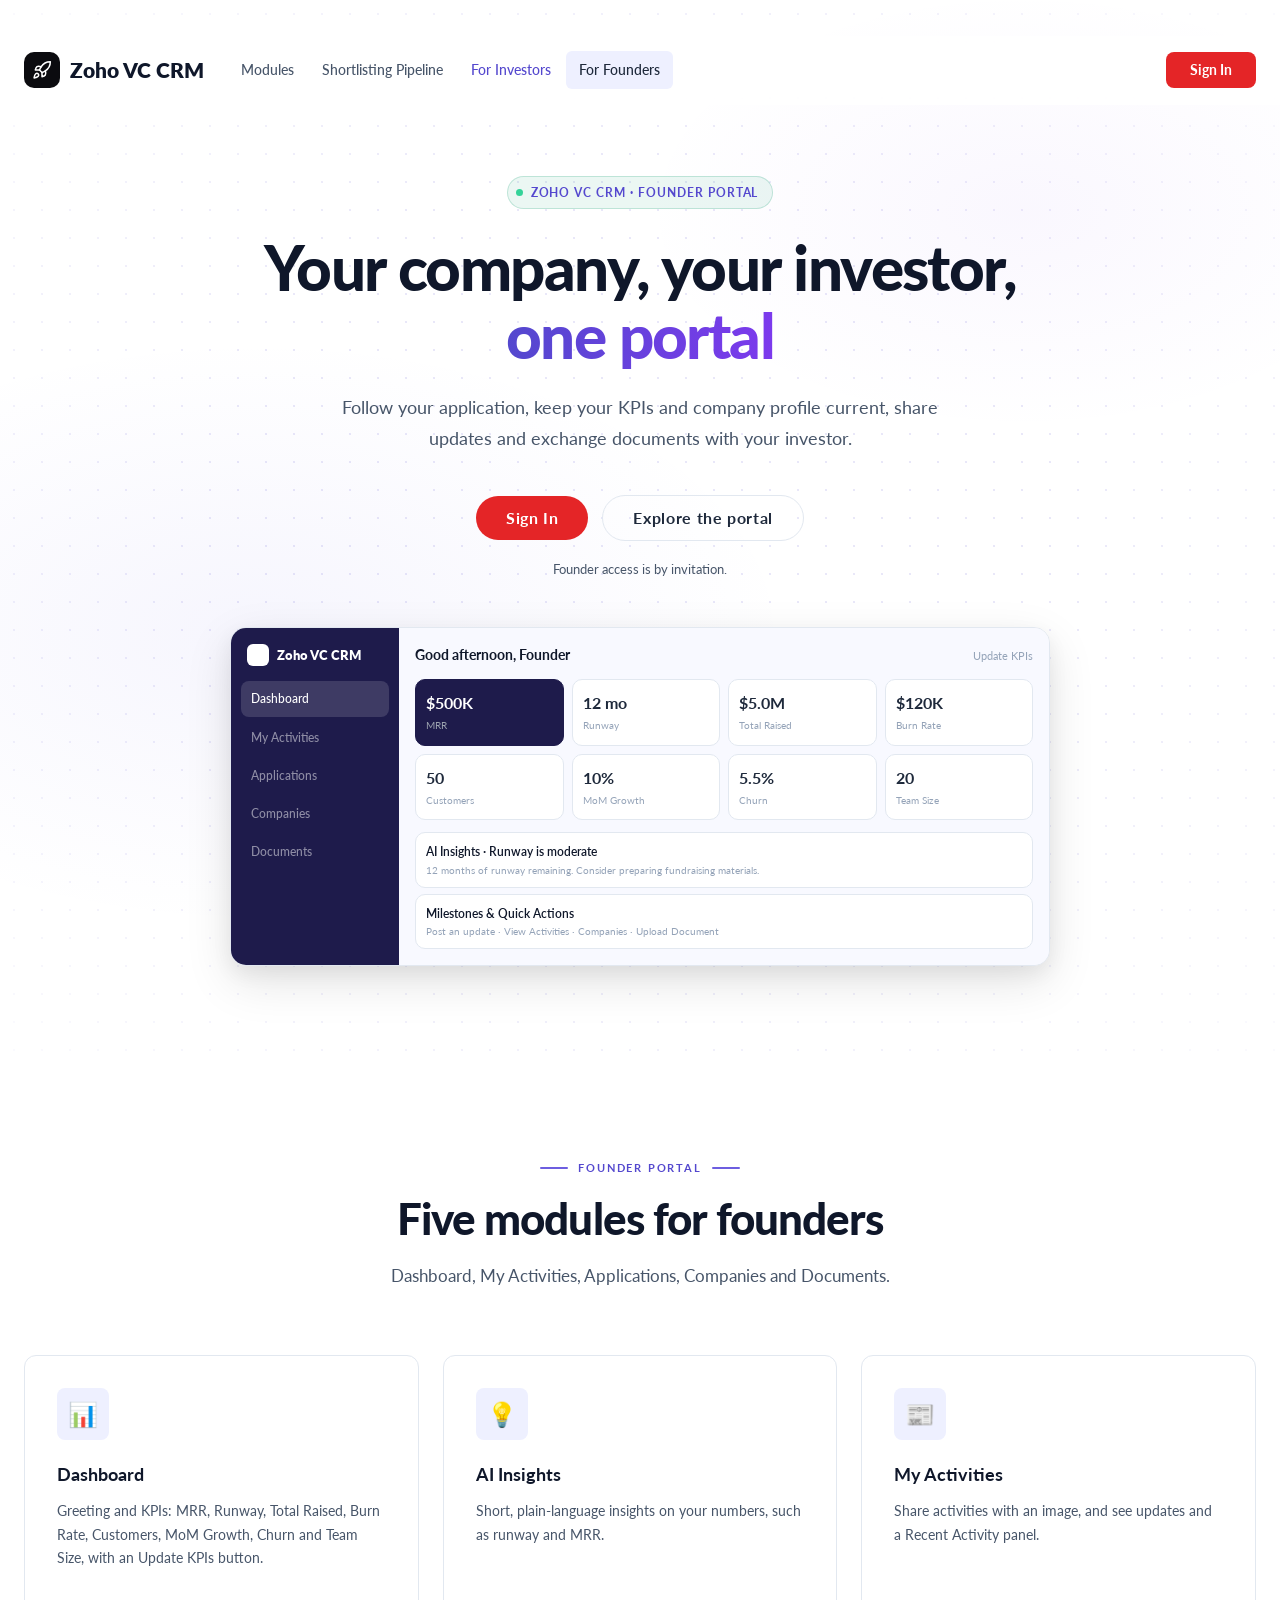
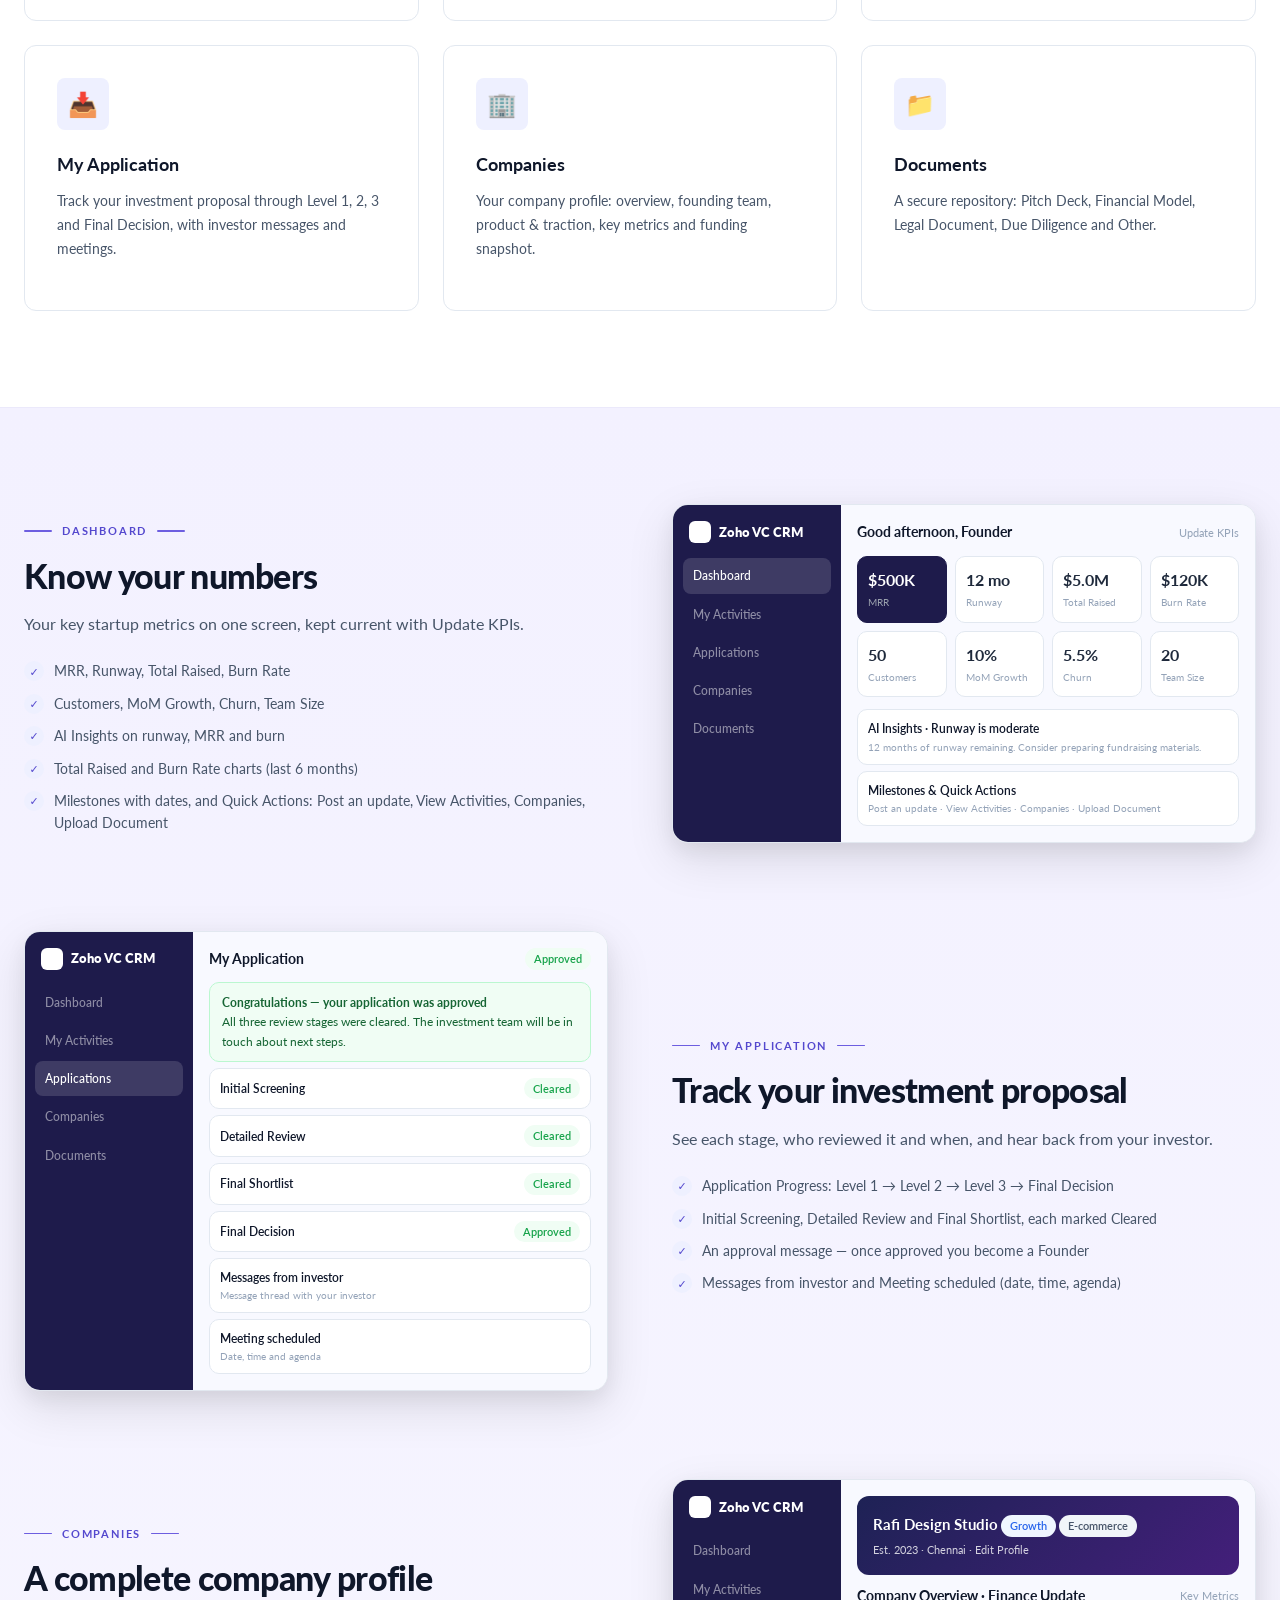
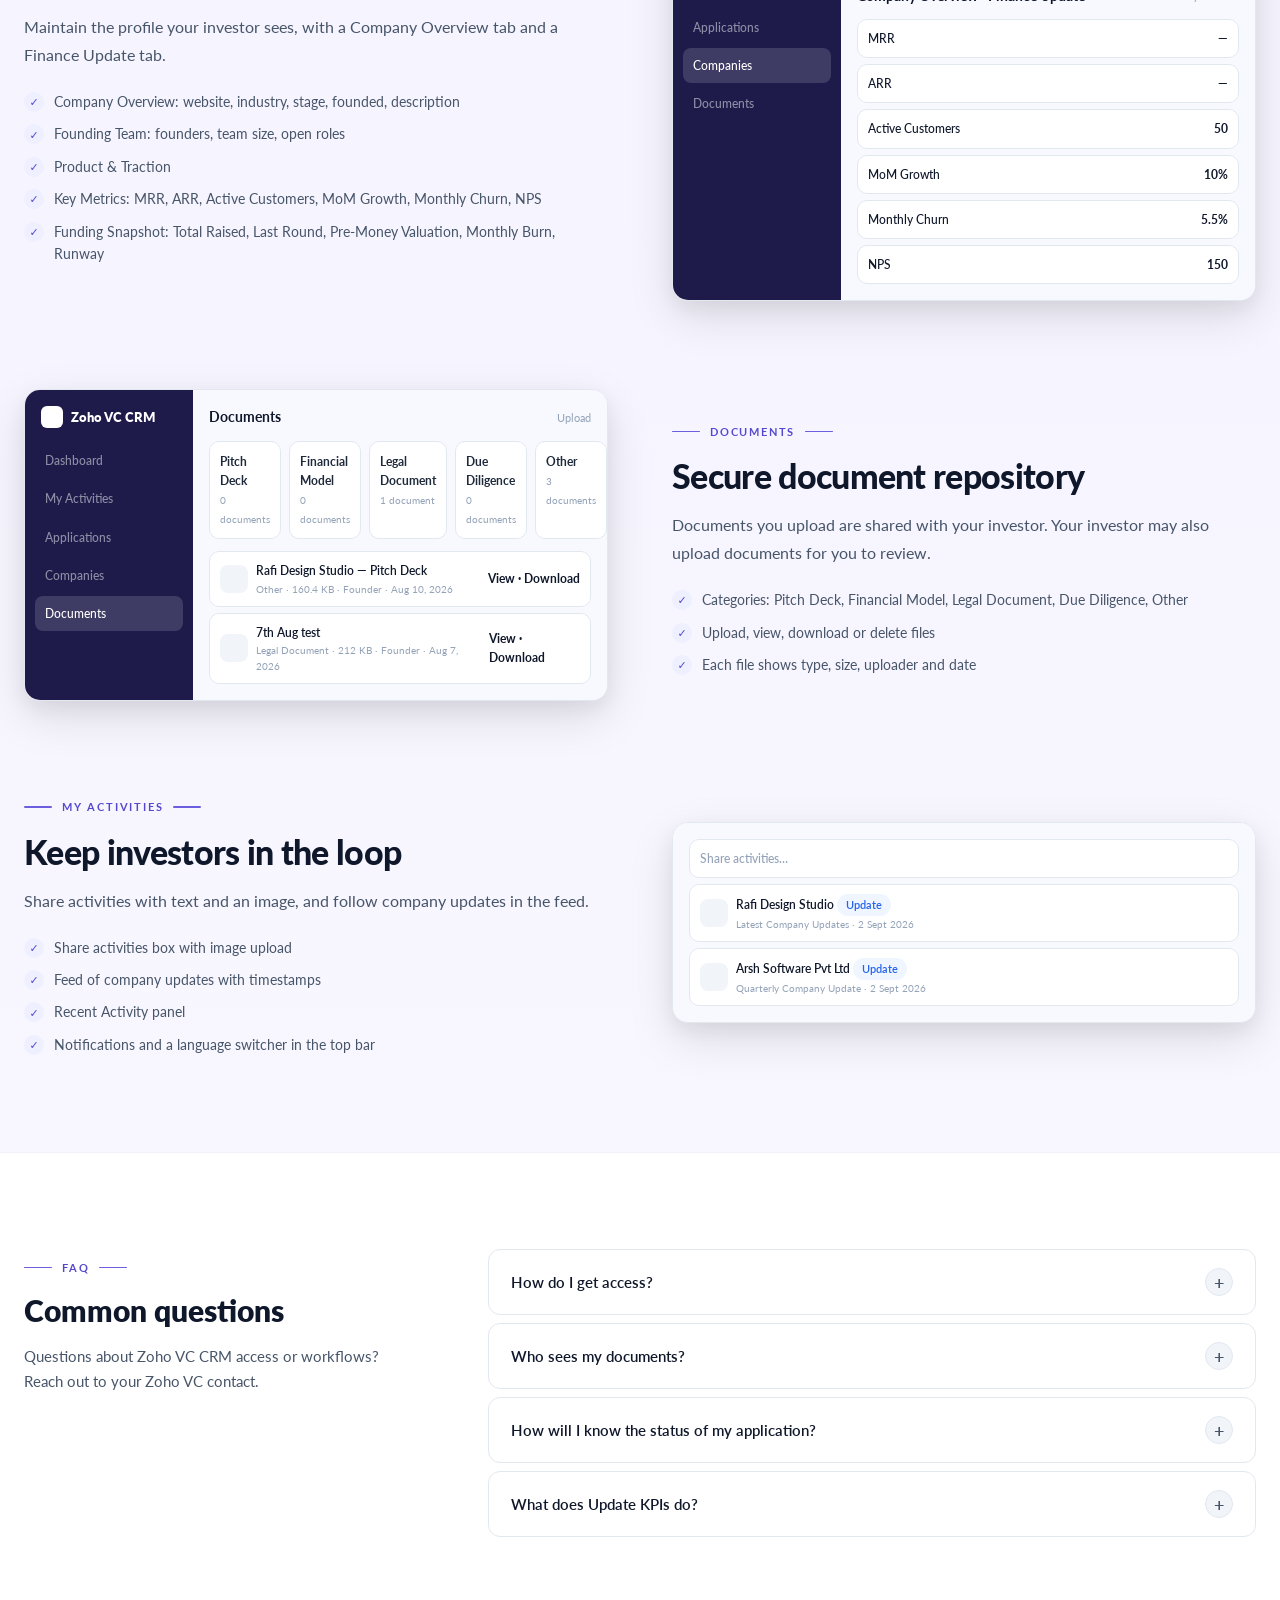
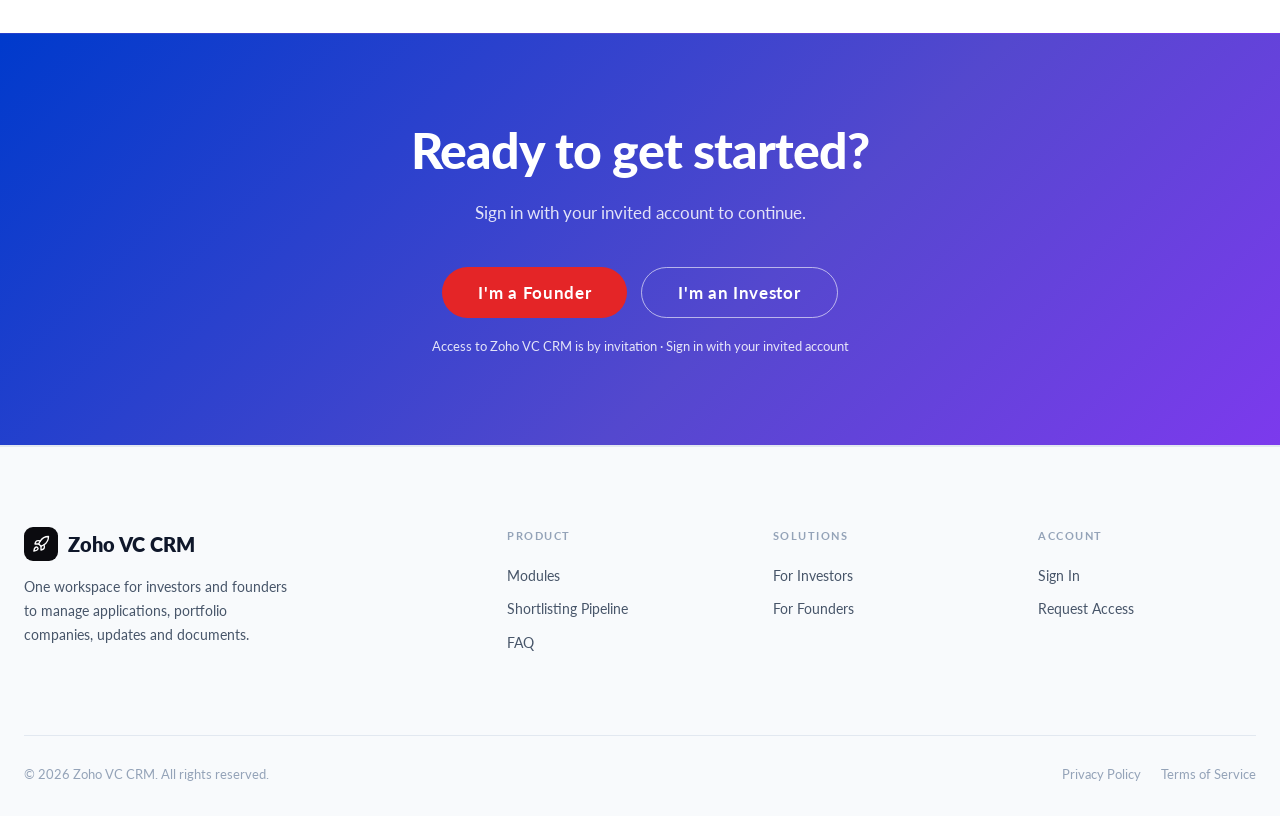
==== commit e2997b24: "Remove mudhal.in content, update home hero copy and stats strip Co-Authored-By: Claude Sonnet 5.5 <n" ====
--- a/founders.html
+++ b/founders.html
@@ -8,24 +8,21 @@
   <link rel="preconnect" href="https://fonts.googleapis.com" />
   <link rel="preconnect" href="https://fonts.gstatic.com" crossorigin />
   <link href="https://fonts.googleapis.com/css2?family=Lato:wght@300;400;700;900&family=Inter:wght@400;500;600;700;800&display=swap" rel="stylesheet" />
-  <link rel="stylesheet" href="styles.css?v=8" />
-  <link rel="stylesheet" href="product.css?v=8" />
-  <link rel="stylesheet" href="theme.css?v=8" />
+  <link rel="stylesheet" href="styles.css?v=11" />
+  <link rel="stylesheet" href="product.css?v=11" />
+  <link rel="stylesheet" href="theme.css?v=11" />
 </head>
 <body class="founder-page">
-<div class="topbar">Zoho VC CRM is invite-only for investors and founders. Have an idea?<button type="button" data-pitch-open>Pitch Your Idea →</button></div>
 <header class="navbar" role="banner">
   <div class="container nav-inner">
     <a href="index.html" class="nav-logo"><span class="nav-logo-mark"><svg viewBox="0 0 24 24" fill="none" stroke="#fff" stroke-width="1.8" stroke-linecap="round" stroke-linejoin="round"><path d="M4.5 16.5c-1.5 1.3-2 5-2 5s3.7-.5 5-2c.7-.8.7-2.1-.1-2.9a2.2 2.2 0 0 0-2.9-.1z"/><path d="m12 15-3-3a22 22 0 0 1 2-3.9A12.9 12.9 0 0 1 22 2c0 2.7-.8 7.5-6 11a22 22 0 0 1-4 2z"/><path d="M9 12H4s.6-3 2-4c1.6-1.1 5 0 5 0M12 15v5s3-.6 4-2c1.1-1.6 0-5 0-5"/></svg></span>Zoho VC CRM</a>
     <nav class="nav-links" aria-label="Main navigation">
       <a href="index.html#modules" class="nav-link">Modules</a>
       <a href="index.html#pipeline" class="nav-link">Shortlisting Pipeline</a>
-      <a href="index.html#ethos" class="nav-link">Our Ethos</a>
       <a href="investors.html" class="nav-link investor">For Investors</a>
       <a href="founders.html" class="nav-link founder active">For Founders</a>
     </nav>
     <div class="nav-actions">
-      <button type="button" class="btn btn-secondary" data-pitch-open>Pitch Your Idea</button>
       <a href="#" class="btn btn-founder">Sign In</a>
     </div>
     <button class="nav-hamburger" aria-label="Open navigation" aria-expanded="false"><span></span><span></span><span></span></button>
@@ -34,11 +31,10 @@
 <div class="mobile-drawer" aria-hidden="true">
   <a href="index.html#modules" class="mobile-nav-link">Modules</a>
   <a href="index.html#pipeline" class="mobile-nav-link">Shortlisting Pipeline</a>
-  <a href="index.html#ethos" class="mobile-nav-link">Our Ethos</a>
   <a href="investors.html" class="mobile-nav-link">For Investors</a>
   <a href="founders.html" class="mobile-nav-link">For Founders</a>
   <div class="mobile-divider"></div>
-  <div class="mobile-actions"><button type="button" class="btn btn-secondary" data-pitch-open>Pitch Your Idea</button><a href="#" class="btn btn-founder">Sign In</a></div>
+  <div class="mobile-actions"><a href="#" class="btn btn-founder">Sign In</a></div>
 </div>
 
 <section class="hero founder-hero"><div class="hero-grid-bg"></div><div class="hero-glow"></div><div class="container"><div class="hero-layout">
@@ -86,16 +82,6 @@
     <ul class="ticks"><li>Share activities box with image upload</li><li>Feed of company updates with timestamps</li><li>Recent Activity panel</li><li>Notifications and a language switcher in the top bar</li></ul></div>
     <div data-animate><div class="aw" style="grid-template-columns:1fr"><div class="aw-main"><div class="rows"><div class="row"><div class="nm" style="color:#94A3B8;font-weight:500">Share activities…</div></div><div class="row"><span class="logo-sq"></span><div><div class="nm">Rafi Design Studio <span class="tag preseed">Update</span></div><div class="mt">Latest Company Updates · 2 Sept 2026</div></div></div><div class="row"><span class="logo-sq"></span><div><div class="nm">Arsh Software Pvt Ltd <span class="tag preseed">Update</span></div><div class="mt">Quarterly Company Update · 2 Sept 2026</div></div></div></div></div></div></div></div>
 </div></section>
-<section id="ethos" class="section-py sec-dark"><div class="container">
-  <div class="quote-band" data-animate><div class="eyebrow">Our Ethos</div><blockquote>Founders-first capital: more than the first check. The first faith.</blockquote>
-    <p>Risk capital shared is strength, not burden. We back founders who build for the long term, investing in honest failures that lead to proud successes. Founders keep decision-making authority while we provide supportive guidance that encourages healthy risk-taking. We are the invisible guardrail.</p></div>
-  <div class="section-header" data-animate><div class="eyebrow">The 3 G's</div><h2 class="section-heading">Governance. Growth. Grit.</h2><p class="section-sub">Three guiding principles woven into every portfolio company.</p></div>
-  <div class="pillars"><div class="pillar" data-animate><div class="g">G</div><h3>Governance</h3><p>Quiet discipline that keeps a company honest: clean books, clear boards and durable decision-making.</p></div><div class="pillar" data-animate><div class="g">G</div><h3>Growth</h3><p>Healthy, not hasty. We back durable compounding over vanity spikes and inflated valuations.</p></div><div class="pillar" data-animate><div class="g">G</div><h3>Grit</h3><p>Staying through the difficult quarters. Honest failures that lead to proud successes.</p></div></div>
-  <div class="section-header" style="margin-top:72px" data-animate><div class="eyebrow">How we operate</div><h2 class="section-heading">Six operating principles</h2></div>
-  <div class="principles"><div class="principle">Healthy progress over pressured growth</div><div class="principle">Rigorous, conviction-driven investment</div><div class="principle">Fiduciary responsibility to capital</div><div class="principle">Long-term, patient commitment</div><div class="principle">Values prioritised over valuation</div><div class="principle">Supportive rather than controlling</div></div>
-  <div class="facts" style="margin-top:72px"><div class="fact"><b>20+</b><span>Portfolio companies</span></div><div class="fact"><b>$10M+</b><span>Capital deployed</span></div><div class="fact"><b>10+</b><span>Industry verticals</span></div><div class="fact"><b>5+</b><span>Strategic partners</span></div></div>
-  <p class="contact-line">Building something worth backing? <a href="#" data-pitch-open>Talk to us</a> · Swagatham Sneham, 22 3rd Main Rd, Rajalakshmi Nagar, Velachery, Chennai, Tamil Nadu 600042 · <a href="https://www.youtube.com/channel/UCHQ5RN4QyTntGMQ45pEvRYw" target="_blank" rel="noopener">YouTube</a></p>
-</div></section>
 <section id="faq" class="section-py bg-white"><div class="container"><div class="faq-layout">
   <div data-animate><div class="eyebrow">FAQ</div><h2 class="faq-side-title">Common questions</h2><p class="faq-side-desc">Questions about Zoho VC CRM access or workflows? Reach out to your Zoho VC contact.</p></div>
   <div class="faq-list" data-animate><div class="faq-item"><div class="faq-q">How do I get access?<span class="faq-toggle">+</span></div><div class="faq-a"><p>Founder access is by invitation. Sign in with the account you were invited with.</p></div></div><div class="faq-item"><div class="faq-q">Who sees my documents?<span class="faq-toggle">+</span></div><div class="faq-a"><p>Documents you upload are shared with your investor. Your investor may also upload documents for you to review.</p></div></div><div class="faq-item"><div class="faq-q">How will I know the status of my application?<span class="faq-toggle">+</span></div><div class="faq-a"><p>My Application shows your progress through Level 1, Level 2, Level 3 and the final decision, plus any messages and scheduled meetings from your investor.</p></div></div><div class="faq-item"><div class="faq-q">What does Update KPIs do?<span class="faq-toggle">+</span></div><div class="faq-a"><p>It lets you keep MRR, runway, total raised, burn rate, customers, growth, churn and team size current on your dashboard.</p></div></div></div></div></div></section>
@@ -104,38 +90,16 @@
   <div class="cta-actions"><a href="founders.html" class="btn btn-primary btn-xl">I'm a Founder</a><a href="investors.html" class="btn btn-secondary btn-xl">I'm an Investor</a></div>
   <p class="cta-note">Access to Zoho VC CRM is by invitation · Sign in with your invited account</p>
 </div></div></section>
-<div class="pitch-modal" id="pitch-modal" aria-hidden="true">
-  <div class="pitch-backdrop" data-pitch-close></div>
-  <div class="pitch-dialog" role="dialog" aria-modal="true" aria-labelledby="pitch-title">
-    <button type="button" class="pitch-x" aria-label="Close" data-pitch-close>&times;</button>
-    <h2 id="pitch-title">Pitch Your Idea</h2>
-    <form id="pitch-form" novalidate>
-      <input type="text" name="name" placeholder="Your Name" required />
-      <input type="email" name="email" placeholder="Your Email" required />
-      <div class="pitch-phone">
-        <select name="code" aria-label="Country code"><option>IN +91</option><option>US +1</option><option>GB +44</option><option>AE +971</option><option>SG +65</option><option>AU +61</option></select>
-        <input type="tel" name="mobile" placeholder="Mobile Number" required />
-      </div>
-      <input type="text" name="business" placeholder="Business Name" required />
-      <textarea name="message" placeholder="Your Message" rows="5"></textarea>
-      <p class="pitch-err" hidden>Please fill in all required fields.</p>
-      <button type="submit" class="btn btn-primary btn-lg">Submit</button>
-    </form>
-    <div class="pitch-done" hidden><h3>Thank you!</h3><p>We've received your pitch and will be in touch.</p></div>
-  </div>
-</div>
 <footer class="footer" role="contentinfo">
   <div class="container">
     <div class="footer-grid" style="grid-template-columns:2fr 1fr 1fr 1fr;">
       <div>
         <div class="footer-brand-logo"><div class="footer-logo-mark"><svg viewBox="0 0 24 24" fill="none" stroke="#fff" stroke-width="1.8" stroke-linecap="round" stroke-linejoin="round"><path d="M4.5 16.5c-1.5 1.3-2 5-2 5s3.7-.5 5-2c.7-.8.7-2.1-.1-2.9a2.2 2.2 0 0 0-2.9-.1z"/><path d="m12 15-3-3a22 22 0 0 1 2-3.9A12.9 12.9 0 0 1 22 2c0 2.7-.8 7.5-6 11a22 22 0 0 1-4 2z"/><path d="M9 12H4s.6-3 2-4c1.6-1.1 5 0 5 0M12 15v5s3-.6 4-2c1.1-1.6 0-5 0-5"/></svg></div>Zoho VC CRM</div>
         <p class="footer-tagline">One workspace for investors and founders to manage applications, portfolio companies, updates and documents.</p>
-        <p class="footer-tagline" style="margin-top:10px">Swagatham Sneham, 22 3rd Main Rd, Rajalakshmi Nagar, Velachery, Chennai, Tamil Nadu 600042</p>
       </div>
       <div><div class="footer-col-hd">Product</div><div class="footer-links">
         <a href="index.html#modules" class="footer-link">Modules</a>
         <a href="index.html#pipeline" class="footer-link">Shortlisting Pipeline</a>
-        <a href="index.html#ethos" class="footer-link">Our Ethos</a>
         <a href="index.html#faq" class="footer-link">FAQ</a></div></div>
       <div><div class="footer-col-hd">Solutions</div><div class="footer-links">
         <a href="investors.html" class="footer-link">For Investors</a>
@@ -150,6 +114,6 @@
     </div>
   </div>
 </footer>
-<script src="script.js?v=8"></script>
+<script src="script.js?v=11"></script>
 </body>
 </html>
--- a/theme.css
+++ b/theme.css
@@ -76,9 +76,9 @@
 @media (max-width:1024px){ .pillars,.principles{grid-template-columns:1fr} .topbar{font-size:12px} }
 
 /* Home hero: full-bleed photo, big black headline, tabbed product window */
-.hero-photo { background:url('images/hero-bg.jpg') center top/cover no-repeat; min-height:0; display:block; padding:150px 0 0; }
+.hero-photo { background:url('https://images.unsplash.com/photo-1500382017468-9049fed747ef?auto=format&fit=crop&w=2000&q=75') center bottom/cover no-repeat; min-height:0; display:block; padding:150px 0 0; }
 .hero-photo::before { content:''; position:absolute; inset:0; z-index:0; pointer-events:none;
-  background:linear-gradient(180deg,rgba(255,255,255,.72) 0%,rgba(255,255,255,.5) 28%,rgba(255,255,255,0) 55%); }
+  background:linear-gradient(180deg,rgba(255,255,255,.92) 0%,rgba(255,255,255,.65) 38%,rgba(255,255,255,0) 70%); }
 .hero-photo .container { position:relative; z-index:1; }
 .hero-center { text-align:center; max-width:1000px; margin:0 auto; }
 .hero-photo .hero-title { font-size:clamp(40px,7vw,84px); line-height:1.05; color:#0b0b0f; letter-spacing:-.035em; margin-bottom:20px; }
@@ -126,3 +126,9 @@
 .cta-section .cta-desc, .cta-section .cta-note { color:rgba(255,255,255,.85); }
 .cta-section .btn-secondary { color:#fff; border-color:rgba(255,255,255,.6); }
 .cta-section .btn-secondary:hover { background:rgba(255,255,255,.12); border-color:#fff; }
+
+/* Stats strip: six product areas */
+.stats-section .facts { grid-template-columns:repeat(6,1fr); }
+.stats-section .fact b { font-size:18px; line-height:1.3; }
+@media (max-width:1024px){ .stats-section .facts { grid-template-columns:repeat(3,1fr); } }
+@media (max-width:640px){ .stats-section .facts { grid-template-columns:1fr 1fr; } }
